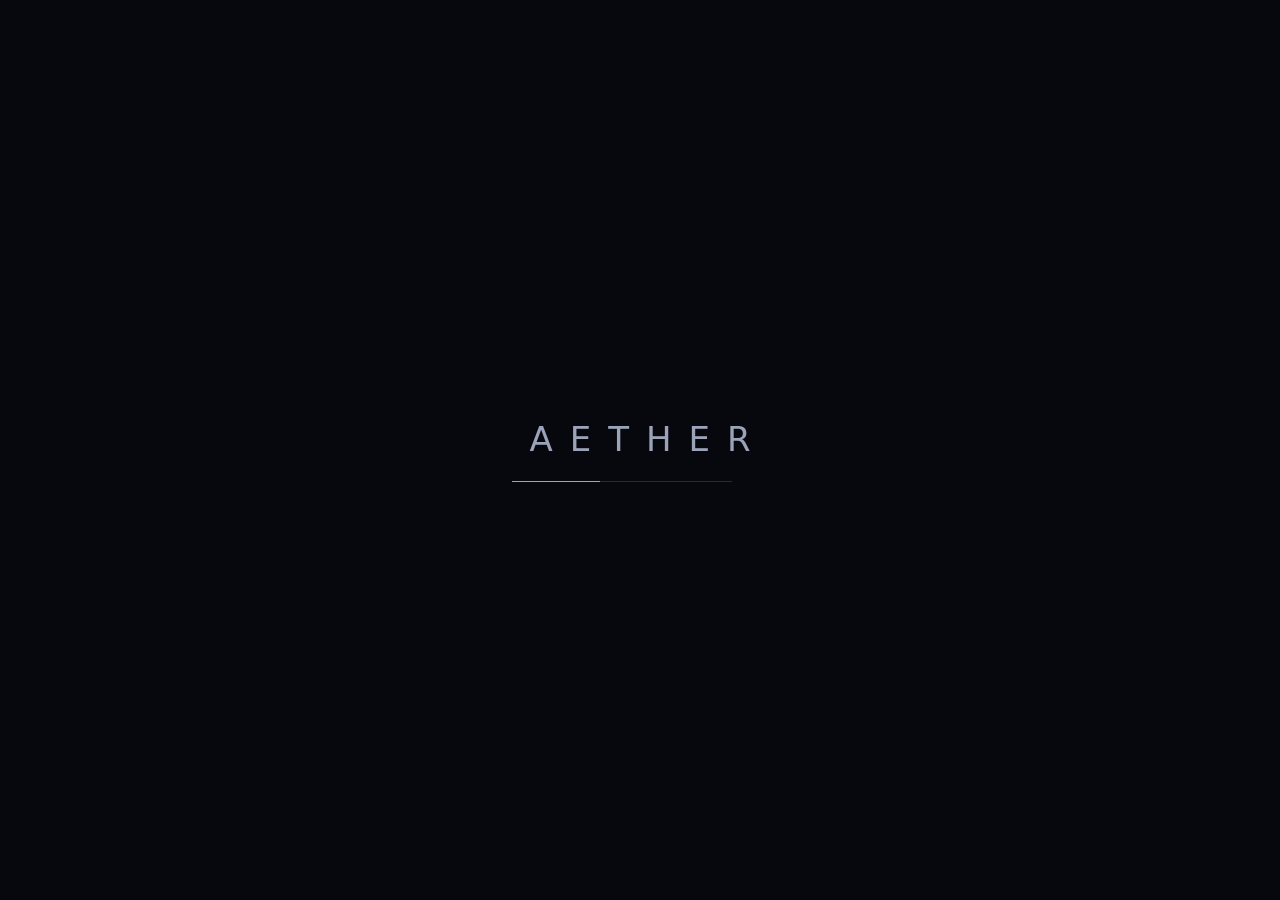
==== index.html @ f312143f "Add files via upload" ====
<!DOCTYPE html>
<html lang="en">
<head>
<meta charset="UTF-8" />
<meta name="viewport" content="width=device-width, initial-scale=1, viewport-fit=cover, maximum-scale=5" />
<meta name="theme-color" content="#07080d" />
<link rel="manifest" href="manifest.webmanifest" />
<title>AETHER — Cinematic Experience</title>
<style>
/* ============================================================
   AETHER — reusable landscape-first cinematic microsite engine
   All theming via CSS variables. Content lives in the SCENES
   config object in JS. Replace assets/text/links there.
   ============================================================ */
:root{
  --bg:#07080d; --bg2:#0d1120; --ink:#f4f6fb; --muted:#9aa3b8;
  --accent:#c9a15a; --accent2:#6ea8ff; --glass:rgba(255,255,255,.06);
  --line:rgba(255,255,255,.14); --ease:cubic-bezier(.7,0,.2,1);
  --safe-t:env(safe-area-inset-top,0px); --safe-b:env(safe-area-inset-bottom,0px);
  --safe-l:env(safe-area-inset-left,0px); --safe-r:env(safe-area-inset-right,0px);
  --font:"Helvetica Neue",Inter,system-ui,-apple-system,Segoe UI,Roboto,sans-serif;
}
*{margin:0;padding:0;box-sizing:border-box}
html,body{
  height:100dvh; width:100vw; overflow:hidden; background:var(--bg);
  color:var(--ink); font-family:var(--font); overscroll-behavior:none;
  -webkit-font-smoothing:antialiased; text-rendering:optimizeLegibility;
}
#app{
  position:fixed; inset:0; height:100dvh; width:100vw; overflow:hidden;
  padding:var(--safe-t) var(--safe-r) var(--safe-b) var(--safe-l);
}
img{max-width:100%;display:block}
button{font-family:inherit;color:inherit;cursor:pointer;border:none;background:none}

/* ---------- atmospheric background (shared) ---------- */
.env{position:absolute;inset:0;overflow:hidden;z-index:0;background:
  radial-gradient(120% 90% at 70% 10%,#141a30 0%,var(--bg2) 40%,var(--bg) 100%)}
.env .orb{position:absolute;border-radius:50%;filter:blur(60px);opacity:.5;
  will-change:transform;mix-blend-mode:screen}
.orb.a{width:46vmax;height:46vmax;left:-8vmax;top:-14vmax;
  background:radial-gradient(circle,var(--accent) 0%,transparent 65%);
  animation:drift1 22s var(--ease) infinite alternate}
.orb.b{width:40vmax;height:40vmax;right:-10vmax;bottom:-16vmax;
  background:radial-gradient(circle,var(--accent2) 0%,transparent 65%);
  animation:drift2 26s var(--ease) infinite alternate}
.orb.c{width:26vmax;height:26vmax;left:40%;top:35%;opacity:.25;
  background:radial-gradient(circle,#b06cff 0%,transparent 60%);
  animation:drift1 30s var(--ease) infinite alternate-reverse}
.grain{position:absolute;inset:-50%;opacity:.05;pointer-events:none;
  background-image:url("data:image/svg+xml;utf8,<svg xmlns='http://www.w3.org/2000/svg' width='120' height='120'><filter id='n'><feTurbulence type='fractalNoise' baseFrequency='.8' numOctaves='2'/></filter><rect width='100%25' height='100%25' filter='url(%23n)'/></svg>");
  animation:grain 6s steps(6) infinite}
.vignette{position:absolute;inset:0;pointer-events:none;
  background:radial-gradient(120% 120% at 50% 50%,transparent 55%,rgba(0,0,0,.6) 100%)}
@keyframes drift1{to{transform:translate3d(6vmax,4vmax,0) scale(1.15)}}
@keyframes drift2{to{transform:translate3d(-5vmax,-6vmax,0) scale(1.2)}}
@keyframes grain{0%{transform:translate(0,0)}100%{transform:translate(8%,6%)}}

/* ---------- loader ---------- */
#loader{position:fixed;inset:0;z-index:100;display:grid;place-items:center;
  background:var(--bg);transition:opacity .8s var(--ease)}
#loader.hide{opacity:0;pointer-events:none}
.load-mark{font-size:clamp(20px,4vw,34px);letter-spacing:.5em;color:var(--muted);
  font-weight:300;padding-left:.5em}
.load-bar{width:min(40vw,220px);height:1px;margin-top:22px;background:var(--line);overflow:hidden}
.load-bar i{display:block;height:100%;width:40%;background:var(--accent);
  animation:load 1.1s var(--ease) infinite}
@keyframes load{0%{transform:translateX(-120%)}100%{transform:translateX(320%)}}

/* ---------- portrait overlay ---------- */
#rotate{position:fixed;inset:0;z-index:90;display:none;place-items:center;
  text-align:center;background:linear-gradient(160deg,#0a0d18,#05060b)}
#rotate.show{display:grid}
.rot-inner{padding:0 12vw}
.phone{width:64px;height:104px;border:2px solid var(--accent);border-radius:12px;
  margin:0 auto 26px;position:relative;animation:rotHint 2.6s var(--ease) infinite}
.phone::after{content:"";position:absolute;left:50%;bottom:7px;width:22px;height:3px;
  border-radius:3px;background:var(--accent);transform:translateX(-50%)}
@keyframes rotHint{0%,30%{transform:rotate(0)}55%,80%{transform:rotate(-90deg)}100%{transform:rotate(-90deg)}}
#rotate h2{font-weight:300;letter-spacing:.28em;font-size:clamp(15px,4.4vw,20px);margin-bottom:10px}
#rotate p{color:var(--muted);font-size:13px;letter-spacing:.05em;max-width:320px;margin:0 auto}
.rot-skip{margin-top:26px;font-size:11px;letter-spacing:.24em;color:var(--muted);
  border-bottom:1px solid var(--line);padding-bottom:3px;text-transform:uppercase}

/* ---------- scenes ---------- */
.stage{position:absolute;inset:0;z-index:1}
.scene{position:absolute;inset:0;display:grid;place-items:center;opacity:0;
  visibility:hidden;pointer-events:none;
  transition:opacity .9s var(--ease),transform .9s var(--ease),filter .9s var(--ease)}
.scene.active{opacity:1;visibility:visible;pointer-events:auto}
/* transition variants (applied to leaving/entering scenes) */
.scene.enter-zoom{transform:scale(1.12);filter:blur(8px)}
.scene.enter-zoom.active{transform:scale(1);filter:blur(0)}
.scene.leave-zoom{transform:scale(.92);filter:blur(10px);opacity:0}
.scene.enter-pan{transform:translateX(8%)}
.scene.enter-pan.active{transform:translateX(0)}
.scene.leave-pan{transform:translateX(-8%);opacity:0}
.scene.enter-mask{clip-path:inset(0 0 100% 0)}
.scene.enter-mask.active{clip-path:inset(0 0 0 0);transition:clip-path 1s var(--ease),opacity .9s var(--ease)}
.scene.leave-mask{clip-path:inset(100% 0 0 0);opacity:0;transition:clip-path 1s var(--ease),opacity .9s var(--ease)}

.wrap{position:relative;z-index:2;width:100%;height:100%;
  display:flex;flex-direction:column;justify-content:center;
  padding:clamp(20px,5vh,48px) clamp(28px,7vw,90px)}

/* depth text reveal */
.rise{opacity:0;transform:translateY(26px) translateZ(0);
  animation:rise .9s var(--ease) forwards}
.scene.active .rise{animation-play-state:running}
.d1{animation-delay:.15s}.d2{animation-delay:.32s}.d3{animation-delay:.5s}.d4{animation-delay:.68s}
@keyframes rise{to{opacity:1;transform:translateY(0)}}

.eyebrow{font-size:clamp(10px,1.6vw,12px);letter-spacing:.42em;text-transform:uppercase;
  color:var(--accent);margin-bottom:14px}
.title{font-size:clamp(34px,8.5vw,94px);line-height:.94;font-weight:200;letter-spacing:-.01em}
.title b{font-weight:600}
.title .glow{text-shadow:0 0 40px rgba(201,161,90,.35)}
.lede{margin-top:16px;max-width:min(52ch,60%);color:var(--muted);
  font-size:clamp(13px,2vw,16px);line-height:1.55;font-weight:300}

/* buttons / links */
.cta-row{display:flex;gap:14px;flex-wrap:wrap;margin-top:26px}
.btn{position:relative;display:inline-flex;align-items:center;gap:10px;
  min-height:46px;padding:0 24px;border-radius:40px;font-size:13px;letter-spacing:.14em;
  text-transform:uppercase;background:var(--glass);border:1px solid var(--line);
  backdrop-filter:blur(10px);transition:.4s var(--ease);overflow:hidden}
.btn:hover,.btn:focus-visible{border-color:var(--accent);transform:translateY(-2px);outline:none}
.btn.solid{background:linear-gradient(120deg,var(--accent),#e8c98a);color:#1a1206;border-color:transparent}
.btn .arr{transition:transform .4s var(--ease)}
.btn:hover .arr{transform:translateX(4px)}

/* hotspots */
.hotspot{position:absolute;width:44px;height:44px;border-radius:50%;z-index:3;
  display:grid;place-items:center;transform:translate(-50%,-50%)}
.hotspot .dot{width:12px;height:12px;border-radius:50%;background:var(--accent);
  box-shadow:0 0 0 0 rgba(201,161,90,.5);animation:pulse 2.4s var(--ease) infinite}
.hotspot .ring{position:absolute;inset:0;border:1px solid var(--line);border-radius:50%;
  transition:.4s var(--ease)}
.hotspot:hover .ring,.hotspot:focus-visible .ring{transform:scale(1.25);border-color:var(--accent);outline:none}
.hotspot .lbl{position:absolute;left:52px;white-space:nowrap;font-size:11px;letter-spacing:.16em;
  text-transform:uppercase;color:var(--ink);background:rgba(0,0,0,.5);padding:6px 12px;border-radius:20px;
  border:1px solid var(--line);opacity:0;transform:translateX(-6px);transition:.4s var(--ease);pointer-events:none}
.hotspot:hover .lbl,.hotspot:focus-visible .lbl{opacity:1;transform:translateX(0)}
@keyframes pulse{0%{box-shadow:0 0 0 0 rgba(201,161,90,.5)}70%{box-shadow:0 0 0 16px rgba(201,161,90,0)}100%{box-shadow:0 0 0 0 rgba(201,161,90,0)}}

/* info modal */
#modal{position:absolute;inset:0;z-index:20;display:none;place-items:center;
  padding:clamp(16px,4vh,40px) clamp(20px,6vw,70px);
  background:rgba(4,5,10,.55);backdrop-filter:blur(6px);opacity:0;transition:opacity .5s var(--ease)}
#modal.show{display:grid;opacity:1}
.card{width:min(760px,92%);max-height:82dvh;display:flex;flex-direction:column;
  background:linear-gradient(160deg,rgba(24,28,44,.85),rgba(10,12,20,.9));
  border:1px solid var(--line);border-radius:20px;overflow:hidden;
  transform:translateY(20px) scale(.97);transition:.5s var(--ease)}
#modal.show .card{transform:none}
.card-head{display:flex;align-items:center;justify-content:space-between;
  padding:20px 26px;border-bottom:1px solid var(--line)}
.card-head h3{font-weight:300;letter-spacing:.12em;font-size:clamp(16px,3vw,22px)}
.card-close{width:38px;height:38px;border-radius:50%;border:1px solid var(--line);
  display:grid;place-items:center;font-size:18px;transition:.3s var(--ease)}
.card-close:hover{border-color:var(--accent);transform:rotate(90deg)}
.tabs{display:flex;gap:6px;padding:14px 26px 0;flex-wrap:wrap}
.tab{padding:8px 16px;border-radius:20px;font-size:11px;letter-spacing:.14em;text-transform:uppercase;
  color:var(--muted);border:1px solid transparent;transition:.3s var(--ease)}
.tab.active{color:var(--ink);border-color:var(--line);background:var(--glass)}
.tab-body{padding:20px 26px 26px;overflow:hidden;flex:1}
.panel{display:none;animation:fade .5s var(--ease)}
.panel.active{display:block}
.panel p{color:var(--muted);font-size:14px;line-height:1.6;font-weight:300;max-width:60ch}
.spec{display:grid;grid-template-columns:1fr 1fr;gap:12px 28px;margin-top:6px}
.spec div{border-bottom:1px solid var(--line);padding-bottom:8px}
.spec span{display:block;font-size:10px;letter-spacing:.2em;text-transform:uppercase;color:var(--accent);margin-bottom:3px}
.spec b{font-weight:400;font-size:14px}
@keyframes fade{from{opacity:0;transform:translateY(8px)}to{opacity:1}}

/* HUD: nav dots + controls */
.hud{position:absolute;z-index:15;pointer-events:none}
.hud *{pointer-events:auto}
.dots{left:clamp(20px,5vw,44px);top:50%;transform:translateY(-50%);
  display:flex;flex-direction:column;gap:14px}
.dots button{width:9px;height:9px;border-radius:50%;border:1px solid var(--line);
  background:transparent;transition:.4s var(--ease)}
.dots button.on{background:var(--accent);border-color:var(--accent);transform:scale(1.2)}
.ctrls{right:clamp(20px,5vw,44px);top:clamp(18px,4vh,30px);display:flex;gap:10px}
.ic{width:42px;height:42px;border-radius:50%;border:1px solid var(--line);
  background:rgba(0,0,0,.3);backdrop-filter:blur(8px);display:grid;place-items:center;
  transition:.3s var(--ease)}
.ic:hover{border-color:var(--accent)}
.ic svg{width:18px;height:18px;stroke:var(--ink);fill:none;stroke-width:1.5}
.ic.off svg .on-path{display:none}
.brand-tag{left:clamp(20px,5vw,44px);top:clamp(18px,4vh,30px);
  font-size:12px;letter-spacing:.42em;font-weight:300;color:var(--ink)}
.scene-count{right:clamp(20px,5vw,44px);bottom:clamp(18px,4vh,30px);
  font-size:11px;letter-spacing:.2em;color:var(--muted)}
.scene-count b{color:var(--ink);font-weight:400}

@media (prefers-reduced-motion:reduce){
  *{animation-duration:.001s!important;transition-duration:.15s!important}
  .orb,.grain{animation:none!important}
}
/* short landscape phones: tighten type */
@media (max-height:430px){
  .title{font-size:clamp(28px,10vw,60px)}
  .lede{max-width:70%;font-size:13px}
  .wrap{padding:16px clamp(24px,7vw,70px)}
}
</style>
</head>
<body>

<div id="loader"><div style="text-align:center">
  <div class="load-mark" id="loadMark">AETHER</div>
  <div class="load-bar"><i></i></div>
</div></div>

<div id="rotate">
  <div class="rot-inner">
    <div class="phone"></div>
    <h2>ROTATE YOUR DEVICE</h2>
    <p>This experience is composed for landscape. Turn your phone sideways to begin.</p>
    <button class="rot-skip" id="skipPortrait">Continue anyway</button>
  </div>
</div>

<div id="app" aria-label="Cinematic experience">
  <div class="env">
    <div class="orb a"></div><div class="orb b"></div><div class="orb c"></div>
    <div class="grain"></div><div class="vignette"></div>
  </div>

  <div class="stage" id="stage"><!-- scenes injected --></div>

  <!-- info modal -->
  <div id="modal" role="dialog" aria-modal="true">
    <div class="card">
      <div class="card-head"><h3 id="mTitle">Detail</h3>
        <button class="card-close" id="mClose" aria-label="Close">&times;</button></div>
      <div class="tabs" id="mTabs"></div>
      <div class="tab-body" id="mBody"></div>
    </div>
  </div>

  <!-- HUD -->
  <div class="hud brand-tag" id="brandTag">AETHER</div>
  <div class="hud dots" id="dots" role="tablist" aria-label="Scenes"></div>
  <div class="hud ctrls">
    <button class="ic off" id="soundBtn" aria-label="Toggle sound">
      <svg viewBox="0 0 24 24"><path d="M4 9v6h4l5 4V5L8 9H4z"/><path class="on-path" d="M16 8a5 5 0 0 1 0 8"/><path class="on-path" d="M19 5a9 9 0 0 1 0 14"/></svg>
    </button>
    <button class="ic" id="homeBtn" aria-label="Home"><svg viewBox="0 0 24 24"><path d="M3 11l9-8 9 8"/><path d="M5 10v10h14V10"/></svg></button>
  </div>
  <div class="hud scene-count" id="sceneCount"><b>01</b> / 04</div>
</div>

<script>
/* =====================================================================
   SCENES CONFIG  — replace text / links / hotspot positions here.
   This is the only block a new client project needs to edit.
   ===================================================================== */
const BRAND = "AETHER";
const SCENES = [
  { id:"intro", trans:"zoom",
    eyebrow:"A Cinematic Presentation",
    title:'Enter the <b class="glow">Experience</b>',
    lede:"A reusable landscape-first microsite engine for artists, luxury brands, product launches, portfolios and properties.",
    ctas:[{label:"Explore",style:"solid",go:1},{label:"Skip Intro",go:3}]
  },
  { id:"story", trans:"pan",
    eyebrow:"Visual Story",
    title:'Light, <b>Depth</b><br>& Motion',
    lede:"Every frame is composed. Tap the points of interest to reveal detail without ever leaving the scene.",
    ctas:[{label:"Continue",style:"solid",go:2}],
    hotspots:[
      {x:"72%",y:"38%",label:"Material",modal:"material"},
      {x:"30%",y:"64%",label:"Craft",modal:"craft"},
      {x:"85%",y:"72%",label:"Origin",modal:"origin"}
    ]
  },
  { id:"info", trans:"mask",
    eyebrow:"Information",
    title:'The <b>Detail</b>',
    lede:"Product specs, an artist profile, property facts or portfolio notes — delivered in compact panels that always fit the screen.",
    ctas:[{label:"Open Profile",style:"solid",modal:"profile"},{label:"Next",go:3}]
  },
  { id:"cta", trans:"zoom",
    eyebrow:"Take Action",
    title:'Begin the<br><b class="glow">Journey</b>',
    lede:"Placeholder actions — wire these to real links, checkout, streaming or WhatsApp per client.",
    ctas:[
      {label:"Book",style:"solid",href:"#book"},
      {label:"Buy",href:"#buy"},
      {label:"Listen",href:"#listen"},
      {label:"WhatsApp",href:"https://wa.me/000000000"},
      {label:"↺ Restart",go:0}
    ]
  }
];
/* modal content — tabbed, no scrolling */
const MODALS = {
  material:{title:"Material",tabs:[
    {name:"Overview",html:"<p>Aerospace-grade titanium with a hand-brushed finish. Replace this copy with real product or artwork detail.</p>"},
    {name:"Specs",html:spec([["Finish","Brushed"],["Weight","41 g"],["Grade","5 Ti"],["Origin","In-house"]])}
  ]},
  craft:{title:"Craft",tabs:[
    {name:"Process",html:"<p>120 hours of assembly per unit. Swap for your studio's story, technique or provenance.</p>"},
    {name:"Numbers",html:spec([["Hours","120"],["Artisans","4"],["Edition","250"],["Year","2026"]])}
  ]},
  origin:{title:"Origin",tabs:[
    {name:"Place",html:"<p>Designed in Hyderabad, composed for a global audience. Editable placeholder narrative.</p>"}
  ]},
  profile:{title:"Profile",tabs:[
    {name:"Bio",html:"<p>A short artist / brand / property bio goes here — kept deliberately brief and cinematic. Two or three sentences at most.</p>"},
    {name:"Highlights",html:spec([["Founded","2024"],["Projects","30+"],["Awards","5"],["Base","Hyderabad"]])},
    {name:"Contact",html:"<p>hello@example.com<br>+91 00000 00000<br>@yourhandle</p>"}
  ]}
};
function spec(rows){return '<div class="spec">'+rows.map(r=>`<div><span>${r[0]}</span><b>${r[1]}</b></div>`).join('')+'</div>';}

/* =====================================================================
   ENGINE — no need to edit below for content changes.
   ===================================================================== */
const stage=document.getElementById('stage'), dotsEl=document.getElementById('dots'),
  modal=document.getElementById('modal'), mTitle=document.getElementById('mTitle'),
  mTabs=document.getElementById('mTabs'), mBody=document.getElementById('mBody'),
  countEl=document.getElementById('sceneCount'), brandTag=document.getElementById('brandTag');
let current=0, busy=false, soundOn=false, audio=null;
brandTag.textContent=BRAND; document.getElementById('loadMark').textContent=BRAND;

/* build scenes */
SCENES.forEach((s,i)=>{
  const el=document.createElement('section');
  el.className='scene'; el.dataset.i=i; el.setAttribute('role','tabpanel');
  const spots=(s.hotspots||[]).map((h,hi)=>
    `<button class="hotspot" style="left:${h.x};top:${h.y}" data-modal="${h.modal}" aria-label="${h.label}">
       <span class="ring"></span><span class="dot"></span><span class="lbl">${h.label}</span></button>`).join('');
  const ctas=(s.ctas||[]).map(c=>{
    const cls='btn'+(c.style==='solid'?' solid':'');
    const attr=c.href?`data-href="${c.href}"`:c.modal?`data-modal="${c.modal}"`:`data-go="${c.go}"`;
    return `<button class="${cls}" ${attr}>${c.label}<span class="arr">→</span></button>`;
  }).join('');
  el.innerHTML=`${spots}<div class="wrap">
    <div class="eyebrow rise d1">${s.eyebrow||''}</div>
    <h1 class="title rise d2">${s.title||''}</h1>
    <p class="lede rise d3">${s.lede||''}</p>
    <div class="cta-row rise d4">${ctas}</div></div>`;
  stage.appendChild(el);
  const d=document.createElement('button'); d.setAttribute('role','tab');
  d.setAttribute('aria-label','Scene '+(i+1)); d.onclick=()=>goTo(i); dotsEl.appendChild(d);
});
const scenes=[...document.querySelectorAll('.scene')];

function goTo(n){
  if(busy||n===current||n<0||n>=scenes.length)return;
  busy=true;
  const from=scenes[current], to=scenes[n], t=SCENES[n].trans||'zoom';
  from.classList.add('leave-'+t);
  to.classList.add('enter-'+t);
  // reflow then activate
  void to.offsetWidth;
  to.classList.add('active');
  from.classList.remove('active');
  updateHUD(n);
  setTimeout(()=>{
    from.classList.remove('leave-'+t,'enter-zoom','enter-pan','enter-mask');
    from.className='scene';
    // restart rise animations on incoming
    to.querySelectorAll('.rise').forEach(r=>{r.style.animation='none';void r.offsetWidth;r.style.animation='';});
    to.classList.remove('enter-'+t);
    current=n; busy=false;
  },1000);
}
function updateHUD(n){
  [...dotsEl.children].forEach((d,i)=>d.classList.toggle('on',i===n));
  countEl.innerHTML=`<b>${String(n+1).padStart(2,'0')}</b> / ${String(scenes.length).padStart(2,'0')}`;
}

/* delegated actions */
document.getElementById('app').addEventListener('click',e=>{
  const b=e.target.closest('[data-go],[data-modal],[data-href]'); if(!b)return;
  if(b.dataset.go!==undefined) goTo(+b.dataset.go);
  else if(b.dataset.modal) openModal(b.dataset.modal);
  else if(b.dataset.href){ const h=b.dataset.href;
    if(h.startsWith('http')) window.open(h,'_blank','noopener'); /* else placeholder */ }
});

/* modal */
function openModal(key){
  const m=MODALS[key]; if(!m)return;
  mTitle.textContent=m.title;
  mTabs.innerHTML=m.tabs.map((t,i)=>`<button class="tab${i?'':' active'}" data-t="${i}">${t.name}</button>`).join('');
  mBody.innerHTML=m.tabs.map((t,i)=>`<div class="panel${i?'':' active'}" data-p="${i}">${t.html}</div>`).join('');
  modal.classList.add('show');
}
function closeModal(){modal.classList.remove('show');}
mTabs.addEventListener('click',e=>{const t=e.target.closest('.tab');if(!t)return;
  const i=t.dataset.t;
  mTabs.querySelectorAll('.tab').forEach(x=>x.classList.toggle('active',x===t));
  mBody.querySelectorAll('.panel').forEach(p=>p.classList.toggle('active',p.dataset.p===i));});
document.getElementById('mClose').onclick=closeModal;
modal.addEventListener('click',e=>{if(e.target===modal)closeModal();});

/* controls */
document.getElementById('homeBtn').onclick=()=>{closeModal();goTo(0);};
const soundBtn=document.getElementById('soundBtn');
soundBtn.onclick=()=>{soundOn=!soundOn;soundBtn.classList.toggle('off',!soundOn);
  /* hook real audio here: if(soundOn) audio.play(); else audio.pause(); */};

/* keyboard */
addEventListener('keydown',e=>{
  if(e.key==='Escape'){modal.classList.contains('show')?closeModal():goTo(0);}
  else if(e.key==='ArrowRight'||e.key==='ArrowDown')goTo(current+1);
  else if(e.key==='ArrowLeft'||e.key==='ArrowUp')goTo(current-1);
});
/* horizontal swipe on stage (does not block pinch/scroll globally) */
let sx=0,sy=0;
stage.addEventListener('touchstart',e=>{sx=e.touches[0].clientX;sy=e.touches[0].clientY;},{passive:true});
stage.addEventListener('touchend',e=>{
  const dx=e.changedTouches[0].clientX-sx, dy=e.changedTouches[0].clientY-sy;
  if(Math.abs(dx)>60&&Math.abs(dx)>Math.abs(dy)) goTo(current+(dx<0?1:-1));
},{passive:true});

/* portrait / orientation */
const rotate=document.getElementById('rotate');
let portraitDismissed=false;
function checkOrient(){
  const portrait=matchMedia('(orientation:portrait)').matches && innerWidth<820;
  if(portrait && !portraitDismissed) rotate.classList.add('show');
  else rotate.classList.remove('show');
}
matchMedia('(orientation:portrait)').addEventListener('change',checkOrient);
addEventListener('resize',checkOrient);
document.getElementById('skipPortrait').onclick=()=>{portraitDismissed=true;rotate.classList.remove('show');};

/* entry: fullscreen + orientation lock, both optional */
async function enterExperience(){
  try{ await document.documentElement.requestFullscreen?.({navigationUI:"hide"}); }catch{}
  try{ await screen.orientation?.lock?.("landscape"); }catch{}
  startExperience();
}
function startExperience(){
  scenes[0].classList.add('active','enter-zoom');
  void scenes[0].offsetWidth; scenes[0].classList.remove('enter-zoom');
  updateHUD(0); checkOrient();
}

/* boot: loader, then auto-start after first paint.
   NOTE: real fullscreen/orientation need a user gesture — the Enter
   button in scene 1 (Explore) is a safe place; we also expose enterExperience
   on first tap anywhere for phones. */
let entered=false;
function firstGesture(){ if(entered)return; entered=true; enterExperience(); }
addEventListener('pointerdown',firstGesture,{once:true});

window.addEventListener('load',()=>{
  setTimeout(()=>{
    document.getElementById('loader').classList.add('hide');
    startExperience();
  },1100);
});
</script>
</body>
</html>
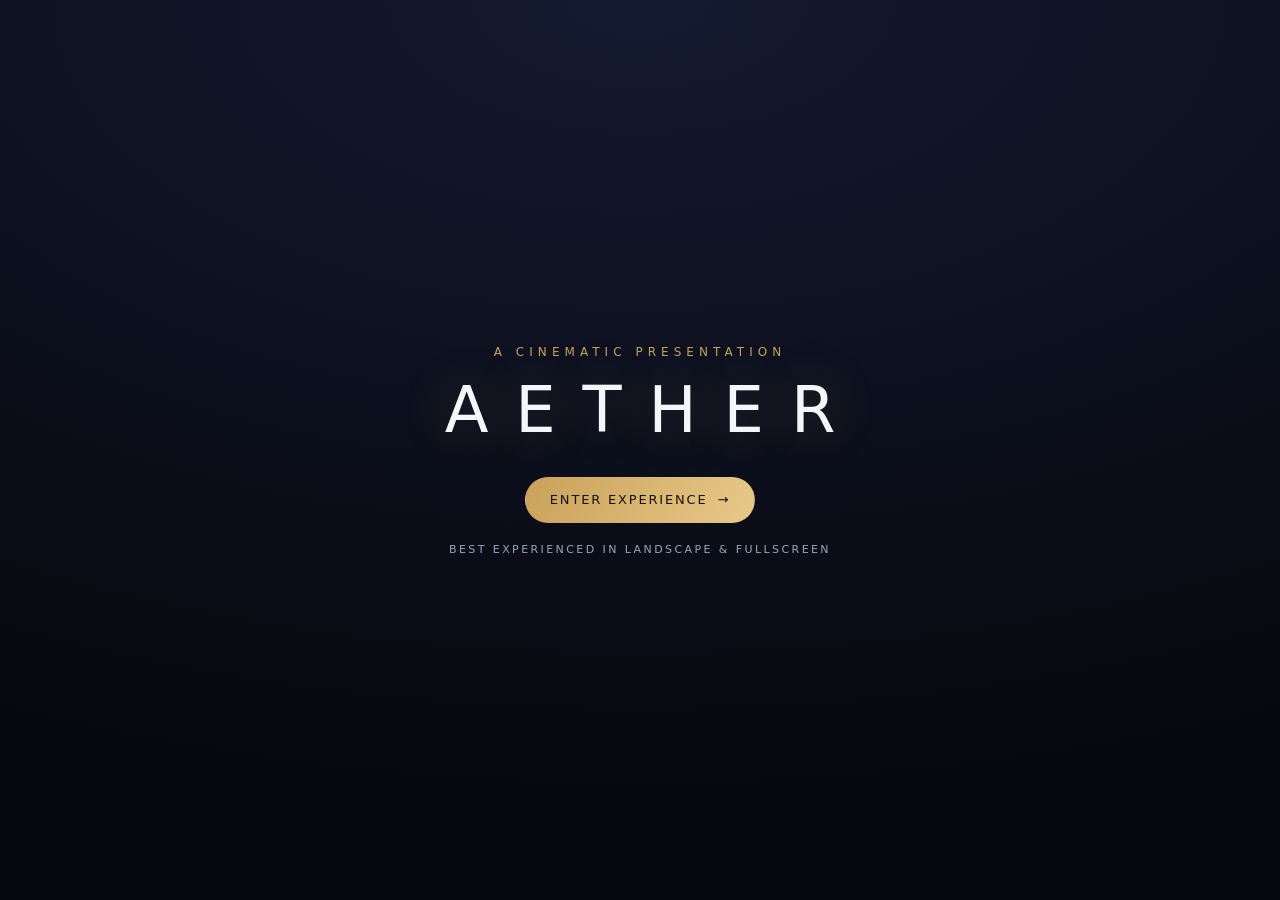
==== commit d95c461e: "Add files via upload" ====
--- a/index.html
+++ b/index.html
@@ -67,8 +67,18 @@
   animation:load 1.1s var(--ease) infinite}
 @keyframes load{0%{transform:translateX(-120%)}100%{transform:translateX(320%)}}
 
+/* ---------- entry gate ---------- */
+#entry{position:fixed;inset:0;z-index:95;display:grid;place-items:center;text-align:center;
+  background:radial-gradient(120% 90% at 50% 0%,#141a30 0%,var(--bg2) 45%,var(--bg) 100%);
+  transition:opacity .8s var(--ease)}
+#entry.hide{opacity:0;pointer-events:none}
+.entry-mark{font-size:clamp(30px,7vw,64px);font-weight:200;letter-spacing:.42em;
+  padding-left:.42em;margin:14px 0 30px;text-shadow:0 0 50px rgba(201,161,90,.3)}
+.entry-inner .btn{margin:0 auto}
+.entry-hint{margin-top:20px;font-size:11px;letter-spacing:.22em;text-transform:uppercase;color:var(--muted)}
+
 /* ---------- portrait overlay ---------- */
-#rotate{position:fixed;inset:0;z-index:90;display:none;place-items:center;
+#rotate{position:fixed;inset:0;z-index:110;display:none;place-items:center;
   text-align:center;background:linear-gradient(160deg,#0a0d18,#05060b)}
 #rotate.show{display:grid}
 .rot-inner{padding:0 12vw}
@@ -212,6 +222,15 @@
   <div class="load-mark" id="loadMark">AETHER</div>
   <div class="load-bar"><i></i></div>
 </div></div>
+
+<div id="entry">
+  <div class="entry-inner">
+    <div class="eyebrow" style="text-align:center">A Cinematic Presentation</div>
+    <div class="entry-mark">AETHER</div>
+    <button class="btn solid" id="enterBtn">Enter Experience<span class="arr">→</span></button>
+    <p class="entry-hint">Best experienced in landscape &amp; fullscreen</p>
+  </div>
+</div>
 
 <div id="rotate">
   <div class="rot-inner">
@@ -431,11 +450,22 @@
 addEventListener('resize',checkOrient);
 document.getElementById('skipPortrait').onclick=()=>{portraitDismissed=true;rotate.classList.remove('show');};
 
-/* entry: fullscreen + orientation lock, both optional */
-async function enterExperience(){
-  try{ await document.documentElement.requestFullscreen?.({navigationUI:"hide"}); }catch{}
-  try{ await screen.orientation?.lock?.("landscape"); }catch{}
-  startExperience();
+/* ---------- entry gate: fullscreen must be called directly in the
+   user-generated click, before any other async work ---------- */
+async function requestAppFullscreen(){
+  const element=document.documentElement;
+  try{
+    if(element.requestFullscreen){
+      await element.requestFullscreen({navigationUI:"hide"});
+    }else if(element.webkitRequestFullscreen){
+      element.webkitRequestFullscreen();
+    }
+  }catch(error){
+    console.warn("Fullscreen request failed:",error);
+  }
+}
+function hideEntryOverlay(){
+  document.getElementById('entry').classList.add('hide');
 }
 function startExperience(){
   scenes[0].classList.add('active','enter-zoom');
@@ -443,18 +473,29 @@
   updateHUD(0); checkOrient();
 }
 
-/* boot: loader, then auto-start after first paint.
-   NOTE: real fullscreen/orientation need a user gesture — the Enter
-   button in scene 1 (Explore) is a safe place; we also expose enterExperience
-   on first tap anywhere for phones. */
-let entered=false;
-function firstGesture(){ if(entered)return; entered=true; enterExperience(); }
-addEventListener('pointerdown',firstGesture,{once:true});
-
+document.getElementById('enterBtn').addEventListener("click", async ()=>{
+  await requestAppFullscreen();           // first call in the gesture, no prior async work
+  try{
+    await screen.orientation?.lock?.("landscape");
+  }catch(error){
+    console.warn("Orientation lock unavailable:",error);
+  }
+  hideEntryOverlay();
+  startExperience();
+});
+
+/* fullscreen diagnostics (testing) */
+document.addEventListener("fullscreenchange",()=>{
+  console.log("fullscreenchange — fullscreenElement:",document.fullscreenElement);
+});
+document.addEventListener("fullscreenerror",e=>{
+  console.warn("fullscreenerror:",e);
+});
+
+/* boot: loader hides on its own; the experience waits behind the entry gate */
 window.addEventListener('load',()=>{
   setTimeout(()=>{
     document.getElementById('loader').classList.add('hide');
-    startExperience();
   },1100);
 });
 </script>
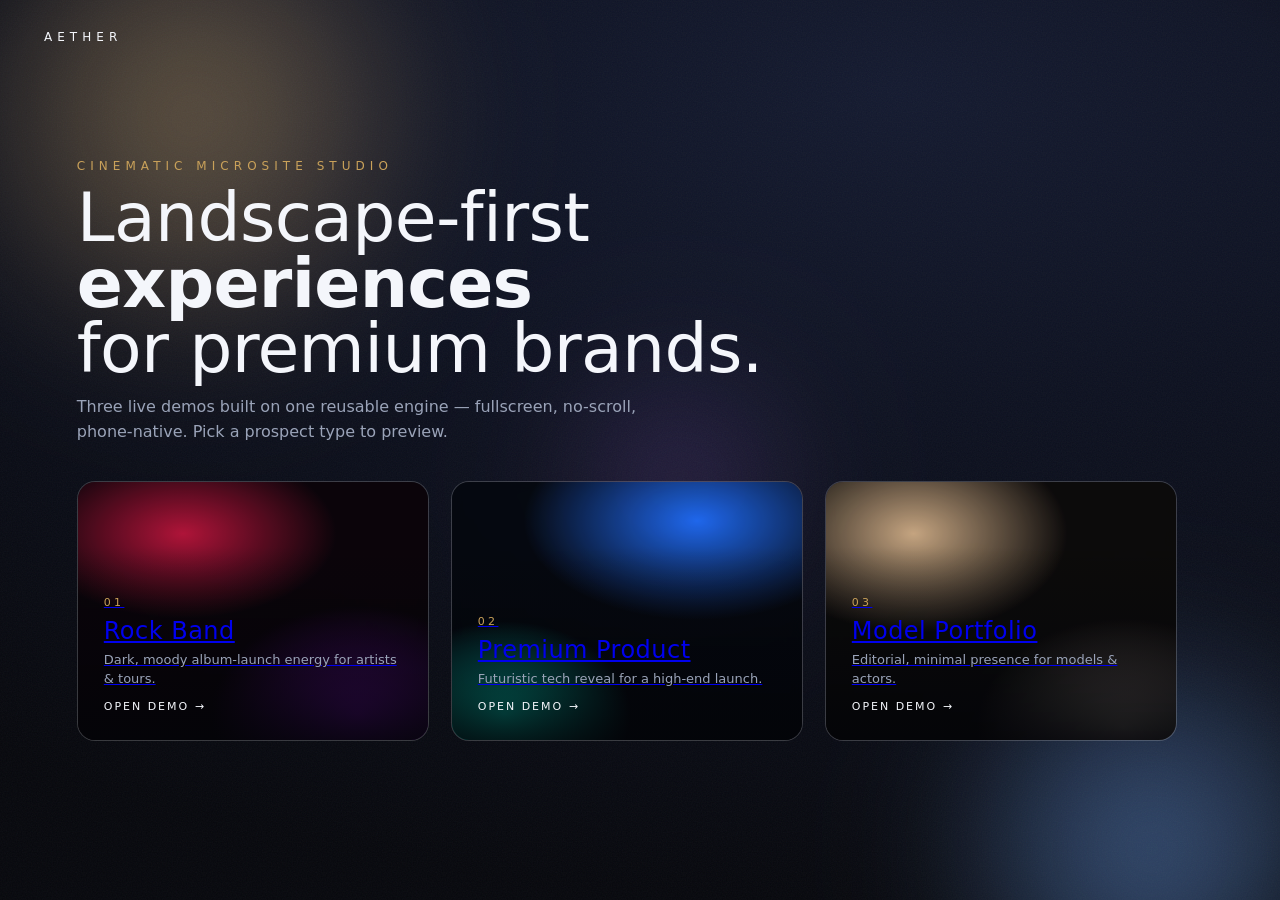
==== commit 00c4f17d: "Add files via upload Add three themed cinematic demos" ====
--- a/index.html
+++ b/index.html
@@ -5,499 +5,58 @@
 <meta name="viewport" content="width=device-width, initial-scale=1, viewport-fit=cover, maximum-scale=5" />
 <meta name="theme-color" content="#07080d" />
 <link rel="manifest" href="manifest.webmanifest" />
-<title>AETHER — Cinematic Experience</title>
+<title>AETHER — Cinematic Microsite Demos</title>
+<link rel="stylesheet" href="engine.css" />
 <style>
-/* ============================================================
-   AETHER — reusable landscape-first cinematic microsite engine
-   All theming via CSS variables. Content lives in the SCENES
-   config object in JS. Replace assets/text/links there.
-   ============================================================ */
 :root{
   --bg:#07080d; --bg2:#0d1120; --ink:#f4f6fb; --muted:#9aa3b8;
   --accent:#c9a15a; --accent2:#6ea8ff; --glass:rgba(255,255,255,.06);
-  --line:rgba(255,255,255,.14); --ease:cubic-bezier(.7,0,.2,1);
-  --safe-t:env(safe-area-inset-top,0px); --safe-b:env(safe-area-inset-bottom,0px);
-  --safe-l:env(safe-area-inset-left,0px); --safe-r:env(safe-area-inset-right,0px);
+  --line:rgba(255,255,255,.14);
   --font:"Helvetica Neue",Inter,system-ui,-apple-system,Segoe UI,Roboto,sans-serif;
-}
-*{margin:0;padding:0;box-sizing:border-box}
-html,body{
-  height:100dvh; width:100vw; overflow:hidden; background:var(--bg);
-  color:var(--ink); font-family:var(--font); overscroll-behavior:none;
-  -webkit-font-smoothing:antialiased; text-rendering:optimizeLegibility;
-}
-#app{
-  position:fixed; inset:0; height:100dvh; width:100vw; overflow:hidden;
-  padding:var(--safe-t) var(--safe-r) var(--safe-b) var(--safe-l);
-}
-img{max-width:100%;display:block}
-button{font-family:inherit;color:inherit;cursor:pointer;border:none;background:none}
-
-/* ---------- atmospheric background (shared) ---------- */
-.env{position:absolute;inset:0;overflow:hidden;z-index:0;background:
-  radial-gradient(120% 90% at 70% 10%,#141a30 0%,var(--bg2) 40%,var(--bg) 100%)}
-.env .orb{position:absolute;border-radius:50%;filter:blur(60px);opacity:.5;
-  will-change:transform;mix-blend-mode:screen}
-.orb.a{width:46vmax;height:46vmax;left:-8vmax;top:-14vmax;
-  background:radial-gradient(circle,var(--accent) 0%,transparent 65%);
-  animation:drift1 22s var(--ease) infinite alternate}
-.orb.b{width:40vmax;height:40vmax;right:-10vmax;bottom:-16vmax;
-  background:radial-gradient(circle,var(--accent2) 0%,transparent 65%);
-  animation:drift2 26s var(--ease) infinite alternate}
-.orb.c{width:26vmax;height:26vmax;left:40%;top:35%;opacity:.25;
-  background:radial-gradient(circle,#b06cff 0%,transparent 60%);
-  animation:drift1 30s var(--ease) infinite alternate-reverse}
-.grain{position:absolute;inset:-50%;opacity:.05;pointer-events:none;
-  background-image:url("data:image/svg+xml;utf8,<svg xmlns='http://www.w3.org/2000/svg' width='120' height='120'><filter id='n'><feTurbulence type='fractalNoise' baseFrequency='.8' numOctaves='2'/></filter><rect width='100%25' height='100%25' filter='url(%23n)'/></svg>");
-  animation:grain 6s steps(6) infinite}
-.vignette{position:absolute;inset:0;pointer-events:none;
-  background:radial-gradient(120% 120% at 50% 50%,transparent 55%,rgba(0,0,0,.6) 100%)}
-@keyframes drift1{to{transform:translate3d(6vmax,4vmax,0) scale(1.15)}}
-@keyframes drift2{to{transform:translate3d(-5vmax,-6vmax,0) scale(1.2)}}
-@keyframes grain{0%{transform:translate(0,0)}100%{transform:translate(8%,6%)}}
-
-/* ---------- loader ---------- */
-#loader{position:fixed;inset:0;z-index:100;display:grid;place-items:center;
-  background:var(--bg);transition:opacity .8s var(--ease)}
-#loader.hide{opacity:0;pointer-events:none}
-.load-mark{font-size:clamp(20px,4vw,34px);letter-spacing:.5em;color:var(--muted);
-  font-weight:300;padding-left:.5em}
-.load-bar{width:min(40vw,220px);height:1px;margin-top:22px;background:var(--line);overflow:hidden}
-.load-bar i{display:block;height:100%;width:40%;background:var(--accent);
-  animation:load 1.1s var(--ease) infinite}
-@keyframes load{0%{transform:translateX(-120%)}100%{transform:translateX(320%)}}
-
-/* ---------- entry gate ---------- */
-#entry{position:fixed;inset:0;z-index:95;display:grid;place-items:center;text-align:center;
-  background:radial-gradient(120% 90% at 50% 0%,#141a30 0%,var(--bg2) 45%,var(--bg) 100%);
-  transition:opacity .8s var(--ease)}
-#entry.hide{opacity:0;pointer-events:none}
-.entry-mark{font-size:clamp(30px,7vw,64px);font-weight:200;letter-spacing:.42em;
-  padding-left:.42em;margin:14px 0 30px;text-shadow:0 0 50px rgba(201,161,90,.3)}
-.entry-inner .btn{margin:0 auto}
-.entry-hint{margin-top:20px;font-size:11px;letter-spacing:.22em;text-transform:uppercase;color:var(--muted)}
-
-/* ---------- portrait overlay ---------- */
-#rotate{position:fixed;inset:0;z-index:110;display:none;place-items:center;
-  text-align:center;background:linear-gradient(160deg,#0a0d18,#05060b)}
-#rotate.show{display:grid}
-.rot-inner{padding:0 12vw}
-.phone{width:64px;height:104px;border:2px solid var(--accent);border-radius:12px;
-  margin:0 auto 26px;position:relative;animation:rotHint 2.6s var(--ease) infinite}
-.phone::after{content:"";position:absolute;left:50%;bottom:7px;width:22px;height:3px;
-  border-radius:3px;background:var(--accent);transform:translateX(-50%)}
-@keyframes rotHint{0%,30%{transform:rotate(0)}55%,80%{transform:rotate(-90deg)}100%{transform:rotate(-90deg)}}
-#rotate h2{font-weight:300;letter-spacing:.28em;font-size:clamp(15px,4.4vw,20px);margin-bottom:10px}
-#rotate p{color:var(--muted);font-size:13px;letter-spacing:.05em;max-width:320px;margin:0 auto}
-.rot-skip{margin-top:26px;font-size:11px;letter-spacing:.24em;color:var(--muted);
-  border-bottom:1px solid var(--line);padding-bottom:3px;text-transform:uppercase}
-
-/* ---------- scenes ---------- */
-.stage{position:absolute;inset:0;z-index:1}
-.scene{position:absolute;inset:0;display:grid;place-items:center;opacity:0;
-  visibility:hidden;pointer-events:none;
-  transition:opacity .9s var(--ease),transform .9s var(--ease),filter .9s var(--ease)}
-.scene.active{opacity:1;visibility:visible;pointer-events:auto}
-/* transition variants (applied to leaving/entering scenes) */
-.scene.enter-zoom{transform:scale(1.12);filter:blur(8px)}
-.scene.enter-zoom.active{transform:scale(1);filter:blur(0)}
-.scene.leave-zoom{transform:scale(.92);filter:blur(10px);opacity:0}
-.scene.enter-pan{transform:translateX(8%)}
-.scene.enter-pan.active{transform:translateX(0)}
-.scene.leave-pan{transform:translateX(-8%);opacity:0}
-.scene.enter-mask{clip-path:inset(0 0 100% 0)}
-.scene.enter-mask.active{clip-path:inset(0 0 0 0);transition:clip-path 1s var(--ease),opacity .9s var(--ease)}
-.scene.leave-mask{clip-path:inset(100% 0 0 0);opacity:0;transition:clip-path 1s var(--ease),opacity .9s var(--ease)}
-
-.wrap{position:relative;z-index:2;width:100%;height:100%;
-  display:flex;flex-direction:column;justify-content:center;
-  padding:clamp(20px,5vh,48px) clamp(28px,7vw,90px)}
-
-/* depth text reveal */
-.rise{opacity:0;transform:translateY(26px) translateZ(0);
-  animation:rise .9s var(--ease) forwards}
-.scene.active .rise{animation-play-state:running}
-.d1{animation-delay:.15s}.d2{animation-delay:.32s}.d3{animation-delay:.5s}.d4{animation-delay:.68s}
-@keyframes rise{to{opacity:1;transform:translateY(0)}}
-
-.eyebrow{font-size:clamp(10px,1.6vw,12px);letter-spacing:.42em;text-transform:uppercase;
-  color:var(--accent);margin-bottom:14px}
-.title{font-size:clamp(34px,8.5vw,94px);line-height:.94;font-weight:200;letter-spacing:-.01em}
-.title b{font-weight:600}
-.title .glow{text-shadow:0 0 40px rgba(201,161,90,.35)}
-.lede{margin-top:16px;max-width:min(52ch,60%);color:var(--muted);
-  font-size:clamp(13px,2vw,16px);line-height:1.55;font-weight:300}
-
-/* buttons / links */
-.cta-row{display:flex;gap:14px;flex-wrap:wrap;margin-top:26px}
-.btn{position:relative;display:inline-flex;align-items:center;gap:10px;
-  min-height:46px;padding:0 24px;border-radius:40px;font-size:13px;letter-spacing:.14em;
-  text-transform:uppercase;background:var(--glass);border:1px solid var(--line);
-  backdrop-filter:blur(10px);transition:.4s var(--ease);overflow:hidden}
-.btn:hover,.btn:focus-visible{border-color:var(--accent);transform:translateY(-2px);outline:none}
-.btn.solid{background:linear-gradient(120deg,var(--accent),#e8c98a);color:#1a1206;border-color:transparent}
-.btn .arr{transition:transform .4s var(--ease)}
-.btn:hover .arr{transform:translateX(4px)}
-
-/* hotspots */
-.hotspot{position:absolute;width:44px;height:44px;border-radius:50%;z-index:3;
-  display:grid;place-items:center;transform:translate(-50%,-50%)}
-.hotspot .dot{width:12px;height:12px;border-radius:50%;background:var(--accent);
-  box-shadow:0 0 0 0 rgba(201,161,90,.5);animation:pulse 2.4s var(--ease) infinite}
-.hotspot .ring{position:absolute;inset:0;border:1px solid var(--line);border-radius:50%;
-  transition:.4s var(--ease)}
-.hotspot:hover .ring,.hotspot:focus-visible .ring{transform:scale(1.25);border-color:var(--accent);outline:none}
-.hotspot .lbl{position:absolute;left:52px;white-space:nowrap;font-size:11px;letter-spacing:.16em;
-  text-transform:uppercase;color:var(--ink);background:rgba(0,0,0,.5);padding:6px 12px;border-radius:20px;
-  border:1px solid var(--line);opacity:0;transform:translateX(-6px);transition:.4s var(--ease);pointer-events:none}
-.hotspot:hover .lbl,.hotspot:focus-visible .lbl{opacity:1;transform:translateX(0)}
-@keyframes pulse{0%{box-shadow:0 0 0 0 rgba(201,161,90,.5)}70%{box-shadow:0 0 0 16px rgba(201,161,90,0)}100%{box-shadow:0 0 0 0 rgba(201,161,90,0)}}
-
-/* info modal */
-#modal{position:absolute;inset:0;z-index:20;display:none;place-items:center;
-  padding:clamp(16px,4vh,40px) clamp(20px,6vw,70px);
-  background:rgba(4,5,10,.55);backdrop-filter:blur(6px);opacity:0;transition:opacity .5s var(--ease)}
-#modal.show{display:grid;opacity:1}
-.card{width:min(760px,92%);max-height:82dvh;display:flex;flex-direction:column;
-  background:linear-gradient(160deg,rgba(24,28,44,.85),rgba(10,12,20,.9));
-  border:1px solid var(--line);border-radius:20px;overflow:hidden;
-  transform:translateY(20px) scale(.97);transition:.5s var(--ease)}
-#modal.show .card{transform:none}
-.card-head{display:flex;align-items:center;justify-content:space-between;
-  padding:20px 26px;border-bottom:1px solid var(--line)}
-.card-head h3{font-weight:300;letter-spacing:.12em;font-size:clamp(16px,3vw,22px)}
-.card-close{width:38px;height:38px;border-radius:50%;border:1px solid var(--line);
-  display:grid;place-items:center;font-size:18px;transition:.3s var(--ease)}
-.card-close:hover{border-color:var(--accent);transform:rotate(90deg)}
-.tabs{display:flex;gap:6px;padding:14px 26px 0;flex-wrap:wrap}
-.tab{padding:8px 16px;border-radius:20px;font-size:11px;letter-spacing:.14em;text-transform:uppercase;
-  color:var(--muted);border:1px solid transparent;transition:.3s var(--ease)}
-.tab.active{color:var(--ink);border-color:var(--line);background:var(--glass)}
-.tab-body{padding:20px 26px 26px;overflow:hidden;flex:1}
-.panel{display:none;animation:fade .5s var(--ease)}
-.panel.active{display:block}
-.panel p{color:var(--muted);font-size:14px;line-height:1.6;font-weight:300;max-width:60ch}
-.spec{display:grid;grid-template-columns:1fr 1fr;gap:12px 28px;margin-top:6px}
-.spec div{border-bottom:1px solid var(--line);padding-bottom:8px}
-.spec span{display:block;font-size:10px;letter-spacing:.2em;text-transform:uppercase;color:var(--accent);margin-bottom:3px}
-.spec b{font-weight:400;font-size:14px}
-@keyframes fade{from{opacity:0;transform:translateY(8px)}to{opacity:1}}
-
-/* HUD: nav dots + controls */
-.hud{position:absolute;z-index:15;pointer-events:none}
-.hud *{pointer-events:auto}
-.dots{left:clamp(20px,5vw,44px);top:50%;transform:translateY(-50%);
-  display:flex;flex-direction:column;gap:14px}
-.dots button{width:9px;height:9px;border-radius:50%;border:1px solid var(--line);
-  background:transparent;transition:.4s var(--ease)}
-.dots button.on{background:var(--accent);border-color:var(--accent);transform:scale(1.2)}
-.ctrls{right:clamp(20px,5vw,44px);top:clamp(18px,4vh,30px);display:flex;gap:10px}
-.ic{width:42px;height:42px;border-radius:50%;border:1px solid var(--line);
-  background:rgba(0,0,0,.3);backdrop-filter:blur(8px);display:grid;place-items:center;
-  transition:.3s var(--ease)}
-.ic:hover{border-color:var(--accent)}
-.ic svg{width:18px;height:18px;stroke:var(--ink);fill:none;stroke-width:1.5}
-.ic.off svg .on-path{display:none}
-.brand-tag{left:clamp(20px,5vw,44px);top:clamp(18px,4vh,30px);
-  font-size:12px;letter-spacing:.42em;font-weight:300;color:var(--ink)}
-.scene-count{right:clamp(20px,5vw,44px);bottom:clamp(18px,4vh,30px);
-  font-size:11px;letter-spacing:.2em;color:var(--muted)}
-.scene-count b{color:var(--ink);font-weight:400}
-
-@media (prefers-reduced-motion:reduce){
-  *{animation-duration:.001s!important;transition-duration:.15s!important}
-  .orb,.grain{animation:none!important}
-}
-/* short landscape phones: tighten type */
-@media (max-height:430px){
-  .title{font-size:clamp(28px,10vw,60px)}
-  .lede{max-width:70%;font-size:13px}
-  .wrap{padding:16px clamp(24px,7vw,70px)}
 }
 </style>
 </head>
 <body>
-
-<div id="loader"><div style="text-align:center">
-  <div class="load-mark" id="loadMark">AETHER</div>
-  <div class="load-bar"><i></i></div>
-</div></div>
-
-<div id="entry">
-  <div class="entry-inner">
-    <div class="eyebrow" style="text-align:center">A Cinematic Presentation</div>
-    <div class="entry-mark">AETHER</div>
-    <button class="btn solid" id="enterBtn">Enter Experience<span class="arr">→</span></button>
-    <p class="entry-hint">Best experienced in landscape &amp; fullscreen</p>
-  </div>
-</div>
-
-<div id="rotate">
-  <div class="rot-inner">
-    <div class="phone"></div>
-    <h2>ROTATE YOUR DEVICE</h2>
-    <p>This experience is composed for landscape. Turn your phone sideways to begin.</p>
-    <button class="rot-skip" id="skipPortrait">Continue anyway</button>
-  </div>
-</div>
-
-<div id="app" aria-label="Cinematic experience">
+<div id="app" aria-label="Demo selector">
   <div class="env">
     <div class="orb a"></div><div class="orb b"></div><div class="orb c"></div>
     <div class="grain"></div><div class="vignette"></div>
   </div>
+  <div class="hud brand-tag" style="position:absolute;z-index:5">AETHER</div>
 
-  <div class="stage" id="stage"><!-- scenes injected --></div>
-
-  <!-- info modal -->
-  <div id="modal" role="dialog" aria-modal="true">
-    <div class="card">
-      <div class="card-head"><h3 id="mTitle">Detail</h3>
-        <button class="card-close" id="mClose" aria-label="Close">&times;</button></div>
-      <div class="tabs" id="mTabs"></div>
-      <div class="tab-body" id="mBody"></div>
+  <div class="sel-wrap">
+    <div class="sel-head">
+      <div class="eyebrow rise d1">Cinematic Microsite Studio</div>
+      <h1 class="rise d2">Landscape-first <b>experiences</b><br>for premium brands.</h1>
+      <p class="rise d3">Three live demos built on one reusable engine — fullscreen, no-scroll, phone-native. Pick a prospect type to preview.</p>
+    </div>
+    <div class="sel-grid">
+      <a class="sel-card rise d2" href="band.html" aria-label="Open Rock Band demo">
+        <div class="art art-band"></div><div class="shade"></div>
+        <div class="body">
+          <div class="num">01</div><h3>Rock Band</h3>
+          <p>Dark, moody album-launch energy for artists &amp; tours.</p>
+          <span class="go">Open demo →</span>
+        </div>
+      </a>
+      <a class="sel-card rise d3" href="product.html" aria-label="Open Premium Product demo">
+        <div class="art art-product"></div><div class="shade"></div>
+        <div class="body">
+          <div class="num">02</div><h3>Premium Product</h3>
+          <p>Futuristic tech reveal for a high-end launch.</p>
+          <span class="go">Open demo →</span>
+        </div>
+      </a>
+      <a class="sel-card rise d4" href="model.html" aria-label="Open Model Portfolio demo">
+        <div class="art art-model"></div><div class="shade"></div>
+        <div class="body">
+          <div class="num">03</div><h3>Model Portfolio</h3>
+          <p>Editorial, minimal presence for models &amp; actors.</p>
+          <span class="go">Open demo →</span>
+        </div>
+      </a>
     </div>
   </div>
-
-  <!-- HUD -->
-  <div class="hud brand-tag" id="brandTag">AETHER</div>
-  <div class="hud dots" id="dots" role="tablist" aria-label="Scenes"></div>
-  <div class="hud ctrls">
-    <button class="ic off" id="soundBtn" aria-label="Toggle sound">
-      <svg viewBox="0 0 24 24"><path d="M4 9v6h4l5 4V5L8 9H4z"/><path class="on-path" d="M16 8a5 5 0 0 1 0 8"/><path class="on-path" d="M19 5a9 9 0 0 1 0 14"/></svg>
-    </button>
-    <button class="ic" id="homeBtn" aria-label="Home"><svg viewBox="0 0 24 24"><path d="M3 11l9-8 9 8"/><path d="M5 10v10h14V10"/></svg></button>
-  </div>
-  <div class="hud scene-count" id="sceneCount"><b>01</b> / 04</div>
 </div>
-
-<script>
-/* =====================================================================
-   SCENES CONFIG  — replace text / links / hotspot positions here.
-   This is the only block a new client project needs to edit.
-   ===================================================================== */
-const BRAND = "AETHER";
-const SCENES = [
-  { id:"intro", trans:"zoom",
-    eyebrow:"A Cinematic Presentation",
-    title:'Enter the <b class="glow">Experience</b>',
-    lede:"A reusable landscape-first microsite engine for artists, luxury brands, product launches, portfolios and properties.",
-    ctas:[{label:"Explore",style:"solid",go:1},{label:"Skip Intro",go:3}]
-  },
-  { id:"story", trans:"pan",
-    eyebrow:"Visual Story",
-    title:'Light, <b>Depth</b><br>& Motion',
-    lede:"Every frame is composed. Tap the points of interest to reveal detail without ever leaving the scene.",
-    ctas:[{label:"Continue",style:"solid",go:2}],
-    hotspots:[
-      {x:"72%",y:"38%",label:"Material",modal:"material"},
-      {x:"30%",y:"64%",label:"Craft",modal:"craft"},
-      {x:"85%",y:"72%",label:"Origin",modal:"origin"}
-    ]
-  },
-  { id:"info", trans:"mask",
-    eyebrow:"Information",
-    title:'The <b>Detail</b>',
-    lede:"Product specs, an artist profile, property facts or portfolio notes — delivered in compact panels that always fit the screen.",
-    ctas:[{label:"Open Profile",style:"solid",modal:"profile"},{label:"Next",go:3}]
-  },
-  { id:"cta", trans:"zoom",
-    eyebrow:"Take Action",
-    title:'Begin the<br><b class="glow">Journey</b>',
-    lede:"Placeholder actions — wire these to real links, checkout, streaming or WhatsApp per client.",
-    ctas:[
-      {label:"Book",style:"solid",href:"#book"},
-      {label:"Buy",href:"#buy"},
-      {label:"Listen",href:"#listen"},
-      {label:"WhatsApp",href:"https://wa.me/000000000"},
-      {label:"↺ Restart",go:0}
-    ]
-  }
-];
-/* modal content — tabbed, no scrolling */
-const MODALS = {
-  material:{title:"Material",tabs:[
-    {name:"Overview",html:"<p>Aerospace-grade titanium with a hand-brushed finish. Replace this copy with real product or artwork detail.</p>"},
-    {name:"Specs",html:spec([["Finish","Brushed"],["Weight","41 g"],["Grade","5 Ti"],["Origin","In-house"]])}
-  ]},
-  craft:{title:"Craft",tabs:[
-    {name:"Process",html:"<p>120 hours of assembly per unit. Swap for your studio's story, technique or provenance.</p>"},
-    {name:"Numbers",html:spec([["Hours","120"],["Artisans","4"],["Edition","250"],["Year","2026"]])}
-  ]},
-  origin:{title:"Origin",tabs:[
-    {name:"Place",html:"<p>Designed in Hyderabad, composed for a global audience. Editable placeholder narrative.</p>"}
-  ]},
-  profile:{title:"Profile",tabs:[
-    {name:"Bio",html:"<p>A short artist / brand / property bio goes here — kept deliberately brief and cinematic. Two or three sentences at most.</p>"},
-    {name:"Highlights",html:spec([["Founded","2024"],["Projects","30+"],["Awards","5"],["Base","Hyderabad"]])},
-    {name:"Contact",html:"<p>hello@example.com<br>+91 00000 00000<br>@yourhandle</p>"}
-  ]}
-};
-function spec(rows){return '<div class="spec">'+rows.map(r=>`<div><span>${r[0]}</span><b>${r[1]}</b></div>`).join('')+'</div>';}
-
-/* =====================================================================
-   ENGINE — no need to edit below for content changes.
-   ===================================================================== */
-const stage=document.getElementById('stage'), dotsEl=document.getElementById('dots'),
-  modal=document.getElementById('modal'), mTitle=document.getElementById('mTitle'),
-  mTabs=document.getElementById('mTabs'), mBody=document.getElementById('mBody'),
-  countEl=document.getElementById('sceneCount'), brandTag=document.getElementById('brandTag');
-let current=0, busy=false, soundOn=false, audio=null;
-brandTag.textContent=BRAND; document.getElementById('loadMark').textContent=BRAND;
-
-/* build scenes */
-SCENES.forEach((s,i)=>{
-  const el=document.createElement('section');
-  el.className='scene'; el.dataset.i=i; el.setAttribute('role','tabpanel');
-  const spots=(s.hotspots||[]).map((h,hi)=>
-    `<button class="hotspot" style="left:${h.x};top:${h.y}" data-modal="${h.modal}" aria-label="${h.label}">
-       <span class="ring"></span><span class="dot"></span><span class="lbl">${h.label}</span></button>`).join('');
-  const ctas=(s.ctas||[]).map(c=>{
-    const cls='btn'+(c.style==='solid'?' solid':'');
-    const attr=c.href?`data-href="${c.href}"`:c.modal?`data-modal="${c.modal}"`:`data-go="${c.go}"`;
-    return `<button class="${cls}" ${attr}>${c.label}<span class="arr">→</span></button>`;
-  }).join('');
-  el.innerHTML=`${spots}<div class="wrap">
-    <div class="eyebrow rise d1">${s.eyebrow||''}</div>
-    <h1 class="title rise d2">${s.title||''}</h1>
-    <p class="lede rise d3">${s.lede||''}</p>
-    <div class="cta-row rise d4">${ctas}</div></div>`;
-  stage.appendChild(el);
-  const d=document.createElement('button'); d.setAttribute('role','tab');
-  d.setAttribute('aria-label','Scene '+(i+1)); d.onclick=()=>goTo(i); dotsEl.appendChild(d);
-});
-const scenes=[...document.querySelectorAll('.scene')];
-
-function goTo(n){
-  if(busy||n===current||n<0||n>=scenes.length)return;
-  busy=true;
-  const from=scenes[current], to=scenes[n], t=SCENES[n].trans||'zoom';
-  from.classList.add('leave-'+t);
-  to.classList.add('enter-'+t);
-  // reflow then activate
-  void to.offsetWidth;
-  to.classList.add('active');
-  from.classList.remove('active');
-  updateHUD(n);
-  setTimeout(()=>{
-    from.classList.remove('leave-'+t,'enter-zoom','enter-pan','enter-mask');
-    from.className='scene';
-    // restart rise animations on incoming
-    to.querySelectorAll('.rise').forEach(r=>{r.style.animation='none';void r.offsetWidth;r.style.animation='';});
-    to.classList.remove('enter-'+t);
-    current=n; busy=false;
-  },1000);
-}
-function updateHUD(n){
-  [...dotsEl.children].forEach((d,i)=>d.classList.toggle('on',i===n));
-  countEl.innerHTML=`<b>${String(n+1).padStart(2,'0')}</b> / ${String(scenes.length).padStart(2,'0')}`;
-}
-
-/* delegated actions */
-document.getElementById('app').addEventListener('click',e=>{
-  const b=e.target.closest('[data-go],[data-modal],[data-href]'); if(!b)return;
-  if(b.dataset.go!==undefined) goTo(+b.dataset.go);
-  else if(b.dataset.modal) openModal(b.dataset.modal);
-  else if(b.dataset.href){ const h=b.dataset.href;
-    if(h.startsWith('http')) window.open(h,'_blank','noopener'); /* else placeholder */ }
-});
-
-/* modal */
-function openModal(key){
-  const m=MODALS[key]; if(!m)return;
-  mTitle.textContent=m.title;
-  mTabs.innerHTML=m.tabs.map((t,i)=>`<button class="tab${i?'':' active'}" data-t="${i}">${t.name}</button>`).join('');
-  mBody.innerHTML=m.tabs.map((t,i)=>`<div class="panel${i?'':' active'}" data-p="${i}">${t.html}</div>`).join('');
-  modal.classList.add('show');
-}
-function closeModal(){modal.classList.remove('show');}
-mTabs.addEventListener('click',e=>{const t=e.target.closest('.tab');if(!t)return;
-  const i=t.dataset.t;
-  mTabs.querySelectorAll('.tab').forEach(x=>x.classList.toggle('active',x===t));
-  mBody.querySelectorAll('.panel').forEach(p=>p.classList.toggle('active',p.dataset.p===i));});
-document.getElementById('mClose').onclick=closeModal;
-modal.addEventListener('click',e=>{if(e.target===modal)closeModal();});
-
-/* controls */
-document.getElementById('homeBtn').onclick=()=>{closeModal();goTo(0);};
-const soundBtn=document.getElementById('soundBtn');
-soundBtn.onclick=()=>{soundOn=!soundOn;soundBtn.classList.toggle('off',!soundOn);
-  /* hook real audio here: if(soundOn) audio.play(); else audio.pause(); */};
-
-/* keyboard */
-addEventListener('keydown',e=>{
-  if(e.key==='Escape'){modal.classList.contains('show')?closeModal():goTo(0);}
-  else if(e.key==='ArrowRight'||e.key==='ArrowDown')goTo(current+1);
-  else if(e.key==='ArrowLeft'||e.key==='ArrowUp')goTo(current-1);
-});
-/* horizontal swipe on stage (does not block pinch/scroll globally) */
-let sx=0,sy=0;
-stage.addEventListener('touchstart',e=>{sx=e.touches[0].clientX;sy=e.touches[0].clientY;},{passive:true});
-stage.addEventListener('touchend',e=>{
-  const dx=e.changedTouches[0].clientX-sx, dy=e.changedTouches[0].clientY-sy;
-  if(Math.abs(dx)>60&&Math.abs(dx)>Math.abs(dy)) goTo(current+(dx<0?1:-1));
-},{passive:true});
-
-/* portrait / orientation */
-const rotate=document.getElementById('rotate');
-let portraitDismissed=false;
-function checkOrient(){
-  const portrait=matchMedia('(orientation:portrait)').matches && innerWidth<820;
-  if(portrait && !portraitDismissed) rotate.classList.add('show');
-  else rotate.classList.remove('show');
-}
-matchMedia('(orientation:portrait)').addEventListener('change',checkOrient);
-addEventListener('resize',checkOrient);
-document.getElementById('skipPortrait').onclick=()=>{portraitDismissed=true;rotate.classList.remove('show');};
-
-/* ---------- entry gate: fullscreen must be called directly in the
-   user-generated click, before any other async work ---------- */
-async function requestAppFullscreen(){
-  const element=document.documentElement;
-  try{
-    if(element.requestFullscreen){
-      await element.requestFullscreen({navigationUI:"hide"});
-    }else if(element.webkitRequestFullscreen){
-      element.webkitRequestFullscreen();
-    }
-  }catch(error){
-    console.warn("Fullscreen request failed:",error);
-  }
-}
-function hideEntryOverlay(){
-  document.getElementById('entry').classList.add('hide');
-}
-function startExperience(){
-  scenes[0].classList.add('active','enter-zoom');
-  void scenes[0].offsetWidth; scenes[0].classList.remove('enter-zoom');
-  updateHUD(0); checkOrient();
-}
-
-document.getElementById('enterBtn').addEventListener("click", async ()=>{
-  await requestAppFullscreen();           // first call in the gesture, no prior async work
-  try{
-    await screen.orientation?.lock?.("landscape");
-  }catch(error){
-    console.warn("Orientation lock unavailable:",error);
-  }
-  hideEntryOverlay();
-  startExperience();
-});
-
-/* fullscreen diagnostics (testing) */
-document.addEventListener("fullscreenchange",()=>{
-  console.log("fullscreenchange — fullscreenElement:",document.fullscreenElement);
-});
-document.addEventListener("fullscreenerror",e=>{
-  console.warn("fullscreenerror:",e);
-});
-
-/* boot: loader hides on its own; the experience waits behind the entry gate */
-window.addEventListener('load',()=>{
-  setTimeout(()=>{
-    document.getElementById('loader').classList.add('hide');
-  },1100);
-});
-</script>
 </body>
 </html>
--- a/engine.css
+++ b/engine.css
@@ -0,0 +1,256 @@
+/* ============================================================
+   AETHER — reusable landscape-first cinematic microsite engine
+   All theming via CSS variables. Content lives in the SCENES
+   config object in JS. Replace assets/text/links there.
+   ============================================================ */
+:root{
+  --bg:#07080d; --bg2:#0d1120; --ink:#f4f6fb; --muted:#9aa3b8;
+  --accent:#c9a15a; --accent2:#6ea8ff; --glass:rgba(255,255,255,.06);
+  --line:rgba(255,255,255,.14); --ease:cubic-bezier(.7,0,.2,1);
+  --safe-t:env(safe-area-inset-top,0px); --safe-b:env(safe-area-inset-bottom,0px);
+  --safe-l:env(safe-area-inset-left,0px); --safe-r:env(safe-area-inset-right,0px);
+  --font:"Helvetica Neue",Inter,system-ui,-apple-system,Segoe UI,Roboto,sans-serif;
+}
+*{margin:0;padding:0;box-sizing:border-box}
+html,body{
+  height:100dvh; width:100vw; overflow:hidden; background:var(--bg);
+  color:var(--ink); font-family:var(--font); overscroll-behavior:none;
+  -webkit-font-smoothing:antialiased; text-rendering:optimizeLegibility;
+}
+#app{
+  position:fixed; inset:0; height:100dvh; width:100vw; overflow:hidden;
+  padding:var(--safe-t) var(--safe-r) var(--safe-b) var(--safe-l);
+}
+img{max-width:100%;display:block}
+button{font-family:inherit;color:inherit;cursor:pointer;border:none;background:none}
+
+/* ---------- atmospheric background (shared) ---------- */
+.env{position:absolute;inset:0;overflow:hidden;z-index:0;background:
+  radial-gradient(120% 90% at 70% 10%,#141a30 0%,var(--bg2) 40%,var(--bg) 100%)}
+.env .orb{position:absolute;border-radius:50%;filter:blur(60px);opacity:.5;
+  will-change:transform;mix-blend-mode:screen}
+.orb.a{width:46vmax;height:46vmax;left:-8vmax;top:-14vmax;
+  background:radial-gradient(circle,var(--accent) 0%,transparent 65%);
+  animation:drift1 22s var(--ease) infinite alternate}
+.orb.b{width:40vmax;height:40vmax;right:-10vmax;bottom:-16vmax;
+  background:radial-gradient(circle,var(--accent2) 0%,transparent 65%);
+  animation:drift2 26s var(--ease) infinite alternate}
+.orb.c{width:26vmax;height:26vmax;left:40%;top:35%;opacity:.25;
+  background:radial-gradient(circle,#b06cff 0%,transparent 60%);
+  animation:drift1 30s var(--ease) infinite alternate-reverse}
+.grain{position:absolute;inset:-50%;opacity:.05;pointer-events:none;
+  background-image:url("data:image/svg+xml;utf8,<svg xmlns='http://www.w3.org/2000/svg' width='120' height='120'><filter id='n'><feTurbulence type='fractalNoise' baseFrequency='.8' numOctaves='2'/></filter><rect width='100%25' height='100%25' filter='url(%23n)'/></svg>");
+  animation:grain 6s steps(6) infinite}
+.vignette{position:absolute;inset:0;pointer-events:none;
+  background:radial-gradient(120% 120% at 50% 50%,transparent 55%,rgba(0,0,0,.6) 100%)}
+@keyframes drift1{to{transform:translate3d(6vmax,4vmax,0) scale(1.15)}}
+@keyframes drift2{to{transform:translate3d(-5vmax,-6vmax,0) scale(1.2)}}
+@keyframes grain{0%{transform:translate(0,0)}100%{transform:translate(8%,6%)}}
+
+/* ---------- loader ---------- */
+#loader{position:fixed;inset:0;z-index:100;display:grid;place-items:center;
+  background:var(--bg);transition:opacity .8s var(--ease)}
+#loader.hide{opacity:0;pointer-events:none}
+.load-mark{font-size:clamp(20px,4vw,34px);letter-spacing:.5em;color:var(--muted);
+  font-weight:300;padding-left:.5em}
+.load-bar{width:min(40vw,220px);height:1px;margin-top:22px;background:var(--line);overflow:hidden}
+.load-bar i{display:block;height:100%;width:40%;background:var(--accent);
+  animation:load 1.1s var(--ease) infinite}
+@keyframes load{0%{transform:translateX(-120%)}100%{transform:translateX(320%)}}
+
+/* ---------- entry gate ---------- */
+#entry{position:fixed;inset:0;z-index:95;display:grid;place-items:center;text-align:center;
+  background:radial-gradient(120% 90% at 50% 0%,#141a30 0%,var(--bg2) 45%,var(--bg) 100%);
+  transition:opacity .8s var(--ease)}
+#entry.hide{opacity:0;pointer-events:none}
+.entry-mark{font-size:clamp(30px,7vw,64px);font-weight:200;letter-spacing:.42em;
+  padding-left:.42em;margin:14px 0 30px;text-shadow:0 0 50px rgba(201,161,90,.3)}
+.entry-inner .btn{margin:0 auto}
+.entry-hint{margin-top:20px;font-size:11px;letter-spacing:.22em;text-transform:uppercase;color:var(--muted)}
+
+/* ---------- portrait overlay ---------- */
+#rotate{position:fixed;inset:0;z-index:110;display:none;place-items:center;
+  text-align:center;background:linear-gradient(160deg,#0a0d18,#05060b)}
+#rotate.show{display:grid}
+.rot-inner{padding:0 12vw}
+.phone{width:64px;height:104px;border:2px solid var(--accent);border-radius:12px;
+  margin:0 auto 26px;position:relative;animation:rotHint 2.6s var(--ease) infinite}
+.phone::after{content:"";position:absolute;left:50%;bottom:7px;width:22px;height:3px;
+  border-radius:3px;background:var(--accent);transform:translateX(-50%)}
+@keyframes rotHint{0%,30%{transform:rotate(0)}55%,80%{transform:rotate(-90deg)}100%{transform:rotate(-90deg)}}
+#rotate h2{font-weight:300;letter-spacing:.28em;font-size:clamp(15px,4.4vw,20px);margin-bottom:10px}
+#rotate p{color:var(--muted);font-size:13px;letter-spacing:.05em;max-width:320px;margin:0 auto}
+.rot-skip{margin-top:26px;font-size:11px;letter-spacing:.24em;color:var(--muted);
+  border-bottom:1px solid var(--line);padding-bottom:3px;text-transform:uppercase}
+
+/* ---------- scenes ---------- */
+.stage{position:absolute;inset:0;z-index:1}
+.scene{position:absolute;inset:0;display:grid;place-items:center;opacity:0;
+  visibility:hidden;pointer-events:none;
+  transition:opacity .9s var(--ease),transform .9s var(--ease),filter .9s var(--ease)}
+.scene.active{opacity:1;visibility:visible;pointer-events:auto}
+/* transition variants (applied to leaving/entering scenes) */
+.scene.enter-zoom{transform:scale(1.12);filter:blur(8px)}
+.scene.enter-zoom.active{transform:scale(1);filter:blur(0)}
+.scene.leave-zoom{transform:scale(.92);filter:blur(10px);opacity:0}
+.scene.enter-pan{transform:translateX(8%)}
+.scene.enter-pan.active{transform:translateX(0)}
+.scene.leave-pan{transform:translateX(-8%);opacity:0}
+.scene.enter-mask{clip-path:inset(0 0 100% 0)}
+.scene.enter-mask.active{clip-path:inset(0 0 0 0);transition:clip-path 1s var(--ease),opacity .9s var(--ease)}
+.scene.leave-mask{clip-path:inset(100% 0 0 0);opacity:0;transition:clip-path 1s var(--ease),opacity .9s var(--ease)}
+
+.wrap{position:relative;z-index:2;width:100%;height:100%;
+  display:flex;flex-direction:column;justify-content:center;
+  padding:clamp(20px,5vh,48px) clamp(28px,7vw,90px)}
+
+/* depth text reveal */
+.rise{opacity:0;transform:translateY(26px) translateZ(0);
+  animation:rise .9s var(--ease) forwards}
+.scene.active .rise{animation-play-state:running}
+.d1{animation-delay:.15s}.d2{animation-delay:.32s}.d3{animation-delay:.5s}.d4{animation-delay:.68s}
+@keyframes rise{to{opacity:1;transform:translateY(0)}}
+
+.eyebrow{font-size:clamp(10px,1.6vw,12px);letter-spacing:.42em;text-transform:uppercase;
+  color:var(--accent);margin-bottom:14px}
+.title{font-size:clamp(34px,8.5vw,94px);line-height:.94;font-weight:200;letter-spacing:-.01em}
+.title b{font-weight:600}
+.title .glow{text-shadow:0 0 40px rgba(201,161,90,.35)}
+.lede{margin-top:16px;max-width:min(52ch,60%);color:var(--muted);
+  font-size:clamp(13px,2vw,16px);line-height:1.55;font-weight:300}
+
+/* buttons / links */
+.cta-row{display:flex;gap:14px;flex-wrap:wrap;margin-top:26px}
+.btn{position:relative;display:inline-flex;align-items:center;gap:10px;
+  min-height:46px;padding:0 24px;border-radius:40px;font-size:13px;letter-spacing:.14em;
+  text-transform:uppercase;background:var(--glass);border:1px solid var(--line);
+  backdrop-filter:blur(10px);transition:.4s var(--ease);overflow:hidden}
+.btn:hover,.btn:focus-visible{border-color:var(--accent);transform:translateY(-2px);outline:none}
+.btn.solid{background:linear-gradient(120deg,var(--accent),#e8c98a);color:#1a1206;border-color:transparent}
+.btn .arr{transition:transform .4s var(--ease)}
+.btn:hover .arr{transform:translateX(4px)}
+
+/* hotspots */
+.hotspot{position:absolute;width:44px;height:44px;border-radius:50%;z-index:3;
+  display:grid;place-items:center;transform:translate(-50%,-50%)}
+.hotspot .dot{width:12px;height:12px;border-radius:50%;background:var(--accent);
+  box-shadow:0 0 0 0 rgba(201,161,90,.5);animation:pulse 2.4s var(--ease) infinite}
+.hotspot .ring{position:absolute;inset:0;border:1px solid var(--line);border-radius:50%;
+  transition:.4s var(--ease)}
+.hotspot:hover .ring,.hotspot:focus-visible .ring{transform:scale(1.25);border-color:var(--accent);outline:none}
+.hotspot .lbl{position:absolute;left:52px;white-space:nowrap;font-size:11px;letter-spacing:.16em;
+  text-transform:uppercase;color:var(--ink);background:rgba(0,0,0,.5);padding:6px 12px;border-radius:20px;
+  border:1px solid var(--line);opacity:0;transform:translateX(-6px);transition:.4s var(--ease);pointer-events:none}
+.hotspot:hover .lbl,.hotspot:focus-visible .lbl{opacity:1;transform:translateX(0)}
+@keyframes pulse{0%{box-shadow:0 0 0 0 rgba(201,161,90,.5)}70%{box-shadow:0 0 0 16px rgba(201,161,90,0)}100%{box-shadow:0 0 0 0 rgba(201,161,90,0)}}
+
+/* info modal */
+#modal{position:absolute;inset:0;z-index:20;display:none;place-items:center;
+  padding:clamp(16px,4vh,40px) clamp(20px,6vw,70px);
+  background:rgba(4,5,10,.55);backdrop-filter:blur(6px);opacity:0;transition:opacity .5s var(--ease)}
+#modal.show{display:grid;opacity:1}
+.card{width:min(760px,92%);max-height:82dvh;display:flex;flex-direction:column;
+  background:linear-gradient(160deg,rgba(24,28,44,.85),rgba(10,12,20,.9));
+  border:1px solid var(--line);border-radius:20px;overflow:hidden;
+  transform:translateY(20px) scale(.97);transition:.5s var(--ease)}
+#modal.show .card{transform:none}
+.card-head{display:flex;align-items:center;justify-content:space-between;
+  padding:20px 26px;border-bottom:1px solid var(--line)}
+.card-head h3{font-weight:300;letter-spacing:.12em;font-size:clamp(16px,3vw,22px)}
+.card-close{width:38px;height:38px;border-radius:50%;border:1px solid var(--line);
+  display:grid;place-items:center;font-size:18px;transition:.3s var(--ease)}
+.card-close:hover{border-color:var(--accent);transform:rotate(90deg)}
+.tabs{display:flex;gap:6px;padding:14px 26px 0;flex-wrap:wrap}
+.tab{padding:8px 16px;border-radius:20px;font-size:11px;letter-spacing:.14em;text-transform:uppercase;
+  color:var(--muted);border:1px solid transparent;transition:.3s var(--ease)}
+.tab.active{color:var(--ink);border-color:var(--line);background:var(--glass)}
+.tab-body{padding:20px 26px 26px;overflow:hidden;flex:1}
+.panel{display:none;animation:fade .5s var(--ease)}
+.panel.active{display:block}
+.panel p{color:var(--muted);font-size:14px;line-height:1.6;font-weight:300;max-width:60ch}
+.spec{display:grid;grid-template-columns:1fr 1fr;gap:12px 28px;margin-top:6px}
+.spec div{border-bottom:1px solid var(--line);padding-bottom:8px}
+.spec span{display:block;font-size:10px;letter-spacing:.2em;text-transform:uppercase;color:var(--accent);margin-bottom:3px}
+.spec b{font-weight:400;font-size:14px}
+@keyframes fade{from{opacity:0;transform:translateY(8px)}to{opacity:1}}
+
+/* HUD: nav dots + controls */
+.hud{position:absolute;z-index:15;pointer-events:none}
+.hud *{pointer-events:auto}
+.dots{left:clamp(20px,5vw,44px);top:50%;transform:translateY(-50%);
+  display:flex;flex-direction:column;gap:14px}
+.dots button{width:9px;height:9px;border-radius:50%;border:1px solid var(--line);
+  background:transparent;transition:.4s var(--ease)}
+.dots button.on{background:var(--accent);border-color:var(--accent);transform:scale(1.2)}
+.ctrls{right:clamp(20px,5vw,44px);top:clamp(18px,4vh,30px);display:flex;gap:10px}
+.ic{width:42px;height:42px;border-radius:50%;border:1px solid var(--line);
+  background:rgba(0,0,0,.3);backdrop-filter:blur(8px);display:grid;place-items:center;
+  transition:.3s var(--ease)}
+.ic:hover{border-color:var(--accent)}
+.ic svg{width:18px;height:18px;stroke:var(--ink);fill:none;stroke-width:1.5}
+.ic.off svg .on-path{display:none}
+.brand-tag{left:clamp(20px,5vw,44px);top:clamp(18px,4vh,30px);
+  font-size:12px;letter-spacing:.42em;font-weight:300;color:var(--ink)}
+.scene-count{right:clamp(20px,5vw,44px);bottom:clamp(18px,4vh,30px);
+  font-size:11px;letter-spacing:.2em;color:var(--muted)}
+.scene-count b{color:var(--ink);font-weight:400}
+
+@media (prefers-reduced-motion:reduce){
+  *{animation-duration:.001s!important;transition-duration:.15s!important}
+  .orb,.grain{animation:none!important}
+}
+/* short landscape phones: tighten type */
+@media (max-height:430px){
+  .title{font-size:clamp(28px,10vw,60px)}
+  .lede{max-width:70%;font-size:13px}
+  .wrap{padding:16px clamp(24px,7vw,70px)}
+}
+
+/* ============================================================
+   SELECTOR / LANDING PAGE (index.html only)
+   ============================================================ */
+.sel-wrap{position:absolute;inset:0;z-index:2;display:flex;flex-direction:column;
+  justify-content:center;padding:clamp(20px,5vh,48px) clamp(28px,6vw,80px)}
+.sel-head{margin-bottom:clamp(18px,4vh,38px);max-width:760px}
+.sel-head .eyebrow{margin-bottom:12px}
+.sel-head h1{font-size:clamp(30px,6.5vw,68px);line-height:.96;font-weight:200;letter-spacing:-.01em}
+.sel-head h1 b{font-weight:600}
+.sel-head p{margin-top:14px;color:var(--muted);font-size:clamp(13px,1.9vw,16px);
+  line-height:1.55;font-weight:300;max-width:56ch}
+.sel-grid{display:grid;grid-template-columns:repeat(3,1fr);gap:clamp(12px,2vw,22px);
+  max-width:1100px}
+.sel-card{position:relative;overflow:hidden;border-radius:18px;border:1px solid var(--line);
+  min-height:clamp(150px,34vh,260px);padding:clamp(16px,2.4vw,26px);
+  display:flex;flex-direction:column;justify-content:flex-end;cursor:pointer;
+  background:var(--glass);backdrop-filter:blur(6px);
+  transition:transform .5s var(--ease),border-color .5s var(--ease)}
+.sel-card:hover,.sel-card:focus-visible{transform:translateY(-6px);border-color:var(--accent);outline:none}
+.sel-card .art{position:absolute;inset:0;z-index:0;opacity:.9;transition:transform .8s var(--ease)}
+.sel-card:hover .art{transform:scale(1.08)}
+.sel-card .shade{position:absolute;inset:0;z-index:1;
+  background:linear-gradient(180deg,transparent 25%,rgba(3,4,8,.85) 100%)}
+.sel-card .body{position:relative;z-index:2}
+.sel-card .num{font-size:11px;letter-spacing:.3em;color:var(--accent);margin-bottom:8px}
+.sel-card h3{font-size:clamp(17px,2.4vw,24px);font-weight:400;letter-spacing:.02em;margin-bottom:6px}
+.sel-card p{font-size:clamp(11px,1.5vw,13px);color:var(--muted);line-height:1.4;font-weight:300}
+.sel-card .go{margin-top:12px;font-size:11px;letter-spacing:.18em;text-transform:uppercase;
+  color:var(--ink);display:inline-flex;align-items:center;gap:8px;transition:.4s var(--ease)}
+.sel-card:hover .go{gap:14px;color:var(--accent)}
+/* art treatments per card */
+.art-band{background:
+  radial-gradient(80% 60% at 30% 20%,#c0143c 0%,transparent 55%),
+  radial-gradient(70% 70% at 80% 90%,#5a0b8a 0%,transparent 60%),#0a0308}
+.art-product{background:
+  radial-gradient(90% 70% at 70% 15%,#1e6fff 0%,transparent 55%),
+  radial-gradient(60% 60% at 15% 90%,#00e0c6 0%,transparent 60%),#04070e}
+.art-model{background:
+  radial-gradient(80% 70% at 25% 20%,#d8b48a 0%,transparent 55%),
+  radial-gradient(70% 70% at 85% 95%,#7a6f66 0%,transparent 60%),#0c0a08}
+@media (max-height:430px){
+  .sel-head{margin-bottom:14px}
+  .sel-head h1{font-size:clamp(24px,7vw,44px)}
+  .sel-card{min-height:auto}
+}
+@media (max-width:640px) and (orientation:portrait){
+  .sel-grid{grid-template-columns:1fr}
+}
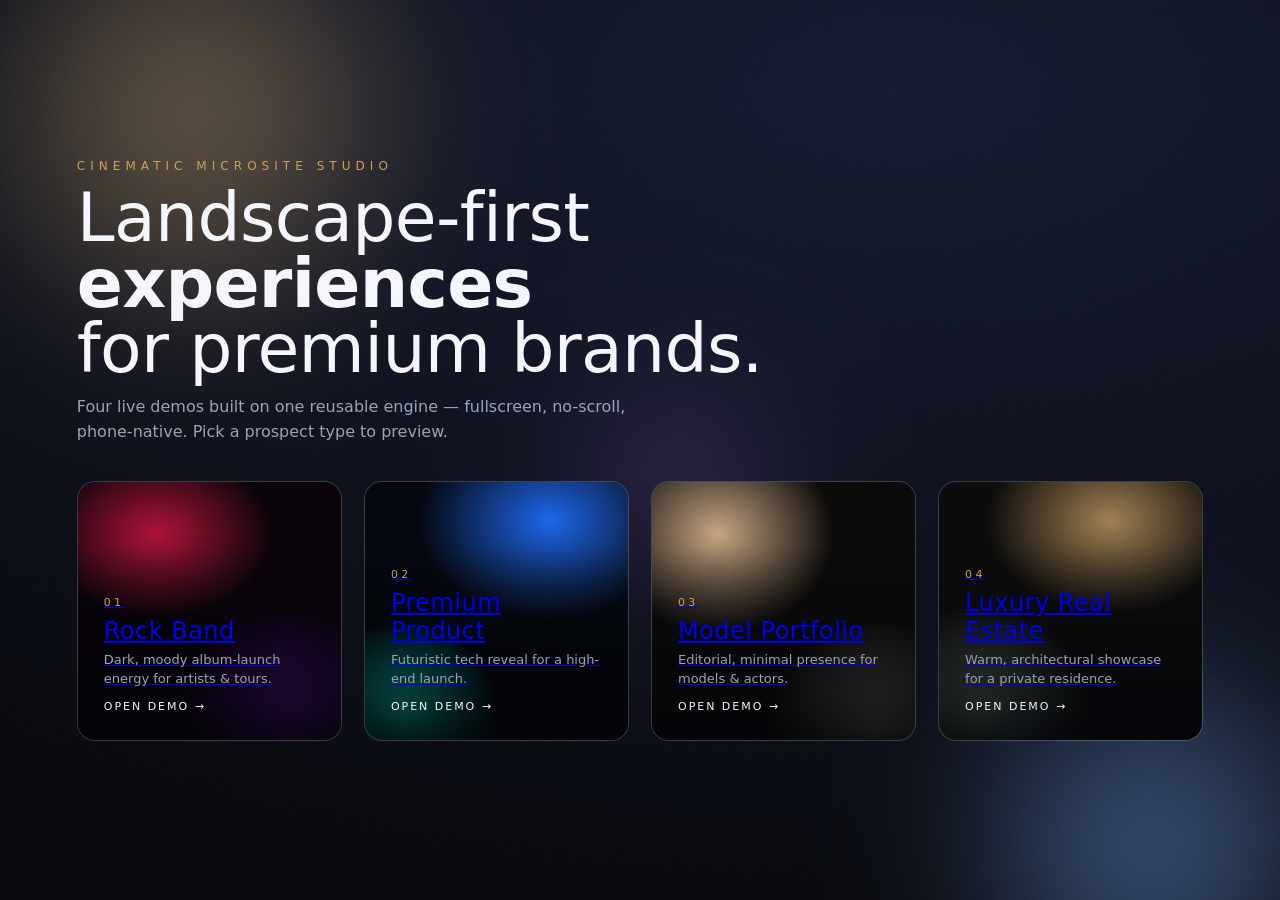
==== commit 2abf8b3a: "Add Luxury Real Estate theme (Meridian House), 4th selector card, and fix index.html rise-animation " ====
--- a/index.html
+++ b/index.html
@@ -28,7 +28,7 @@
     <div class="sel-head">
       <div class="eyebrow rise d1">Cinematic Microsite Studio</div>
       <h1 class="rise d2">Landscape-first <b>experiences</b><br>for premium brands.</h1>
-      <p class="rise d3">Three live demos built on one reusable engine — fullscreen, no-scroll, phone-native. Pick a prospect type to preview.</p>
+      <p class="rise d3">Four live demos built on one reusable engine — fullscreen, no-scroll, phone-native. Pick a prospect type to preview.</p>
     </div>
     <div class="sel-grid">
       <a class="sel-card rise d2" href="band.html" aria-label="Open Rock Band demo">
@@ -55,6 +55,14 @@
           <span class="go">Open demo →</span>
         </div>
       </a>
+      <a class="sel-card rise d4" href="realestate.html" aria-label="Open Luxury Real Estate demo">
+        <div class="art art-realestate"></div><div class="shade"></div>
+        <div class="body">
+          <div class="num">04</div><h3>Luxury Real Estate</h3>
+          <p>Warm, architectural showcase for a private residence.</p>
+          <span class="go">Open demo →</span>
+        </div>
+      </a>
     </div>
   </div>
 </div>
--- a/engine.css
+++ b/engine.css
@@ -47,6 +47,11 @@
 @keyframes drift2{to{transform:translate3d(-5vmax,-6vmax,0) scale(1.2)}}
 @keyframes grain{0%{transform:translate(0,0)}100%{transform:translate(8%,6%)}}
 
+/* ---------- cinematic black hand-off between entry gate and homepage ---------- */
+#blackout{position:fixed;inset:0;z-index:120;background:#000;opacity:0;pointer-events:none;
+  transition:opacity 2s ease} /* base transition = the slow 2s fade-IN from black */
+#blackout.show{opacity:1;pointer-events:auto;transition:opacity .8s ease} /* quicker fade TO black */
+
 /* ---------- loader ---------- */
 #loader{position:fixed;inset:0;z-index:100;display:grid;place-items:center;
   background:var(--bg);transition:opacity .8s var(--ease)}
@@ -104,12 +109,15 @@
   display:flex;flex-direction:column;justify-content:center;
   padding:clamp(20px,5vh,48px) clamp(28px,7vw,90px)}
 
-/* depth text reveal */
-.rise{opacity:0;transform:translateY(26px) translateZ(0);
-  animation:rise .9s var(--ease) forwards}
+/* soft text reveal — pure opacity fade (no movement, positions never change),
+   graduated so the eyebrow/title settle over 2s and the lede/CTA over 3s */
+.rise{opacity:0;animation:softAppear 2s ease forwards;animation-play-state:paused}
 .scene.active .rise{animation-play-state:running}
-.d1{animation-delay:.15s}.d2{animation-delay:.32s}.d3{animation-delay:.5s}.d4{animation-delay:.68s}
-@keyframes rise{to{opacity:1;transform:translateY(0)}}
+/* index.html has no .scene/engine.js — its rise elements run immediately */
+.sel-wrap .rise{animation-play-state:running}
+.d1{animation-delay:.2s}.d2{animation-delay:.5s}
+.d3{animation-delay:.85s;animation-duration:3s}.d4{animation-delay:1.15s;animation-duration:3s}
+@keyframes softAppear{to{opacity:1}}
 
 .eyebrow{font-size:clamp(10px,1.6vw,12px);letter-spacing:.42em;text-transform:uppercase;
   color:var(--accent);margin-bottom:14px}
@@ -174,9 +182,17 @@
 .spec b{font-weight:400;font-size:14px}
 @keyframes fade{from{opacity:0;transform:translateY(8px)}to{opacity:1}}
 
-/* HUD: nav dots + controls */
-.hud{position:absolute;z-index:15;pointer-events:none}
+/* HUD: nav dots + controls — hidden until the post-blackout reveal, then each
+   piece fades in on its own beat (opacity only — no position/transform change) */
+.hud{position:absolute;z-index:15;pointer-events:none;opacity:0}
 .hud *{pointer-events:auto}
+#app.revealed .hud{animation:hudFade 1.8s ease forwards}
+#app.revealed .brand-tag{animation-delay:.1s}
+#app.revealed .dots{animation-delay:.28s}
+#app.revealed .ctrls{animation-delay:.46s}
+#app.revealed .scene-count{animation-delay:.62s}
+#app.revealed .player{animation-delay:.78s}
+@keyframes hudFade{to{opacity:1}}
 .dots{left:clamp(20px,5vw,44px);top:50%;transform:translateY(-50%);
   display:flex;flex-direction:column;gap:14px}
 .dots button{width:9px;height:9px;border-radius:50%;border:1px solid var(--line);
@@ -195,9 +211,39 @@
   font-size:11px;letter-spacing:.2em;color:var(--muted)}
 .scene-count b{color:var(--ink);font-weight:400}
 
+/* basic digital track player — themed via the page's own CSS variables */
+.player{left:50%;bottom:clamp(18px,4vh,30px);transform:translateX(-50%);
+  display:flex;align-items:center;gap:12px;
+  background:rgba(0,0,0,.35);backdrop-filter:blur(10px);
+  border:1px solid var(--line);border-radius:30px;
+  padding:8px 20px 8px 8px;min-width:240px;max-width:360px}
+.p-play{width:34px;height:34px;border-radius:50%;flex:none;
+  background:var(--accent);display:grid;place-items:center;transition:.3s var(--ease)}
+.p-play:hover{filter:brightness(1.12)}
+.p-play svg{width:15px;height:15px;fill:#1a1206}
+.p-body{flex:1;min-width:0}
+.p-track{font-size:11px;letter-spacing:.06em;color:var(--ink);white-space:nowrap;
+  overflow:hidden;text-overflow:ellipsis;margin-bottom:5px}
+.p-seek{-webkit-appearance:none;appearance:none;width:100%;height:3px;border-radius:3px;
+  background:var(--line);outline:none;display:block}
+.p-seek::-webkit-slider-thumb{-webkit-appearance:none;width:11px;height:11px;border-radius:50%;
+  background:var(--accent);cursor:pointer}
+.p-seek::-moz-range-thumb{width:11px;height:11px;border-radius:50%;border:none;
+  background:var(--accent);cursor:pointer}
+.p-time{font-size:10px;color:var(--muted);letter-spacing:.05em;flex:none}
+@media (max-height:430px){.player{bottom:14px;min-width:200px;padding:6px 16px 6px 6px}}
+
 @media (prefers-reduced-motion:reduce){
   *{animation-duration:.001s!important;transition-duration:.15s!important}
   .orb,.grain{animation:none!important}
+  /* the cinematic entrance is a pure opacity fade (no movement), which isn't
+     the kind of motion this setting guards against — keep its intended timing
+     so the slow reveal still reads as designed even with reduced-motion on */
+  #blackout{transition-duration:2s!important}
+  #blackout.show{transition-duration:.8s!important}
+  .rise{animation-duration:2s!important}
+  .d3,.d4{animation-duration:3s!important}
+  #app.revealed .hud{animation-duration:1.8s!important}
 }
 /* short landscape phones: tighten type */
 @media (max-height:430px){
@@ -217,8 +263,8 @@
 .sel-head h1 b{font-weight:600}
 .sel-head p{margin-top:14px;color:var(--muted);font-size:clamp(13px,1.9vw,16px);
   line-height:1.55;font-weight:300;max-width:56ch}
-.sel-grid{display:grid;grid-template-columns:repeat(3,1fr);gap:clamp(12px,2vw,22px);
-  max-width:1100px}
+.sel-grid{display:grid;grid-template-columns:repeat(auto-fit,minmax(220px,1fr));gap:clamp(12px,2vw,22px);
+  max-width:1360px}
 .sel-card{position:relative;overflow:hidden;border-radius:18px;border:1px solid var(--line);
   min-height:clamp(150px,34vh,260px);padding:clamp(16px,2.4vw,26px);
   display:flex;flex-direction:column;justify-content:flex-end;cursor:pointer;
@@ -246,6 +292,9 @@
 .art-model{background:
   radial-gradient(80% 70% at 25% 20%,#d8b48a 0%,transparent 55%),
   radial-gradient(70% 70% at 85% 95%,#7a6f66 0%,transparent 60%),#0c0a08}
+.art-realestate{background:
+  radial-gradient(85% 65% at 65% 15%,#b08d57 0%,transparent 55%),
+  radial-gradient(70% 70% at 15% 90%,#6b7c6a 0%,transparent 60%),#0d0c0a}
 @media (max-height:430px){
   .sel-head{margin-bottom:14px}
   .sel-head h1{font-size:clamp(24px,7vw,44px)}
@@ -254,3 +303,121 @@
 @media (max-width:640px) and (orientation:portrait){
   .sel-grid{grid-template-columns:1fr}
 }
+
+/* ============================================================
+   VIDEO SUBSYSTEM — loop backgrounds, wipe transitions, layouts
+   ============================================================ */
+/* scene video background: poster-first, video fades in when ready */
+.scene-media{position:absolute;inset:0;z-index:0;overflow:hidden}
+.scene-media .plate,.scene-media video{position:absolute;inset:0;width:100%;height:100%;
+  object-fit:cover;object-position:center}
+.scene-media .plate{background-size:cover;background-position:center}
+.scene-media video{opacity:0;transition:opacity 1.2s var(--ease)}
+.scene-media video.ready{opacity:1}
+.scene-media .tint{position:absolute;inset:0;
+  background:linear-gradient(90deg,rgba(0,0,0,.72) 0%,rgba(0,0,0,.35) 45%,rgba(0,0,0,.15) 100%)}
+/* tint direction flips per layout */
+.layout-right .scene-media .tint{background:linear-gradient(270deg,rgba(0,0,0,.72) 0%,rgba(0,0,0,.35) 45%,rgba(0,0,0,.15) 100%)}
+.layout-center .scene-media .tint,.layout-minimal .scene-media .tint{
+  background:radial-gradient(85% 85% at 50% 50%,rgba(0,0,0,.1) 30%,rgba(0,0,0,.7) 100%)}
+.layout-lower .scene-media .tint{background:linear-gradient(180deg,rgba(0,0,0,.05) 35%,rgba(0,0,0,.8) 100%)}
+.layout-split .scene-media .tint{background:none}
+
+/* wipe transition overlay */
+#wipe{position:fixed;inset:0;z-index:60;pointer-events:none;opacity:0}
+#wipe video{width:100%;height:100%;object-fit:cover}
+#wipe.play{opacity:1}
+
+/* ---------- layout system ---------- */
+/* default = anchor left (existing .wrap behaviour) */
+.layout-right .wrap{align-items:flex-end;text-align:right}
+.layout-right .lede{margin-left:auto}
+.layout-right .cta-row{justify-content:flex-end}
+
+.layout-center .wrap{align-items:center;text-align:center}
+.layout-center .lede{margin-left:auto;margin-right:auto;max-width:min(58ch,72%)}
+.layout-center .cta-row{justify-content:center}
+
+.layout-lower .wrap{justify-content:flex-end;padding-bottom:clamp(28px,7vh,64px)}
+.layout-lower .title{font-size:clamp(26px,6vw,64px)}
+.layout-lower .lede{max-width:min(60ch,70%)}
+
+.layout-split .wrap{width:46%;min-width:300px;height:100%;margin-right:auto;
+  background:linear-gradient(270deg,transparent 0%,rgba(4,5,10,.88) 18%,rgba(4,5,10,.94) 100%);
+  padding-right:clamp(30px,5vw,70px)}
+.layout-split.scene .scene-media{width:60%;left:auto}
+.layout-split .scene-media .plate,.layout-split .scene-media video{object-position:center}
+
+.layout-minimal .wrap{align-items:center;justify-content:flex-end;text-align:center;
+  padding-bottom:clamp(30px,8vh,70px)}
+.layout-minimal .lede{display:none}
+.layout-minimal .eyebrow{display:none}
+.layout-minimal .cta-row{justify-content:center}
+
+@media (max-height:430px){
+  .layout-split .wrap{width:52%}
+  .layout-lower .wrap{padding-bottom:20px}
+}
+
+/* ============================================================
+   TITLE TREATMENTS — CSS metallic type + image logotype support
+   ============================================================ */
+/* CSS chrome/metal fill: apply class "metal" on .title via config titleClass */
+.title.metal{
+  background:linear-gradient(175deg,
+    #fdf6ec 0%, #f3d9a4 18%, var(--accent) 38%,
+    #7a1230 55%, var(--accent) 70%, #f8e3b0 88%, #fff 100%);
+  -webkit-background-clip:text; background-clip:text;
+  -webkit-text-fill-color:transparent; color:transparent;
+  filter:
+    drop-shadow(0 1px 0 rgba(255,240,210,.55))
+    drop-shadow(0 3px 2px rgba(0,0,0,.85))
+    drop-shadow(0 0 26px rgba(225,29,72,.4));
+  background-size:100% 130%;
+  animation:metalShift 7s ease-in-out infinite alternate;
+}
+.title.metal b{-webkit-text-fill-color:transparent}
+@keyframes metalShift{from{background-position:0 0}to{background-position:0 30%}}
+
+/* image logotype: replaces text title when scene.titleImage is set */
+.title-img{position:relative;display:block;width:min(46vw,560px);max-height:34dvh;
+  margin-bottom:4px;user-select:none;-webkit-user-drag:none}
+.title-img img{width:100%;height:auto;max-height:34dvh;object-fit:contain;object-position:left center;
+  filter:drop-shadow(0 0 30px rgba(225,29,72,.35));
+  animation:logoBreath 5.5s ease-in-out infinite}
+.layout-center .title-img{margin-left:auto;margin-right:auto}
+.layout-center .title-img img{object-position:center}
+.layout-right .title-img{margin-left:auto}
+.layout-right .title-img img{object-position:right center}
+/* animated logotype: transparent WebM laid over the (now hidden) PNG, which
+   stays in the DOM to size the box and to fall back on browsers without
+   VP9-alpha support. The clip has its own baked motion, so the CSS sheen is
+   suppressed to avoid a competing highlight. */
+.title-vid{position:absolute;inset:0;width:100%;height:100%;
+  object-fit:contain;object-position:left center;
+  filter:drop-shadow(0 0 30px rgba(225,29,72,.35))}
+.layout-center .title-vid{object-position:center}
+.layout-right .title-vid{object-position:right center}
+.title-img.has-vid img{opacity:0}
+.title-img.has-vid::after{display:none}
+@keyframes logoBreath{
+  0%,100%{filter:drop-shadow(0 0 22px rgba(225,29,72,.28));transform:translateY(0)}
+  50%{filter:drop-shadow(0 0 44px rgba(225,29,72,.5));transform:translateY(-4px)}
+}
+/* sheen sweep across the logotype — masked to the logo's own alpha so the
+   light only glints on actual letterforms, never across the transparent
+   gaps between/inside them (a flat rectangular highlight there gave away
+   that this was an image plane, not solid 3D type) */
+.title-img::after{content:"";position:absolute;inset:0;pointer-events:none;
+  background:linear-gradient(115deg,transparent 42%,rgba(255,245,225,.32) 50%,transparent 58%);
+  background-size:280% 100%;background-position:120% 0;
+  mix-blend-mode:screen;
+  -webkit-mask-image:var(--logo-mask);mask-image:var(--logo-mask);
+  -webkit-mask-size:100% 100%;mask-size:100% 100%;
+  -webkit-mask-repeat:no-repeat;mask-repeat:no-repeat;
+  animation:sheen 6s var(--ease) infinite}
+@keyframes sheen{0%,55%{background-position:120% 0}85%,100%{background-position:-60% 0}}
+@media (prefers-reduced-motion:reduce){
+  .title.metal,.title-img img,.title-img::after{animation:none!important}
+}
+@media (max-height:430px){.title-img{width:min(52vw,420px);max-height:40dvh}}
